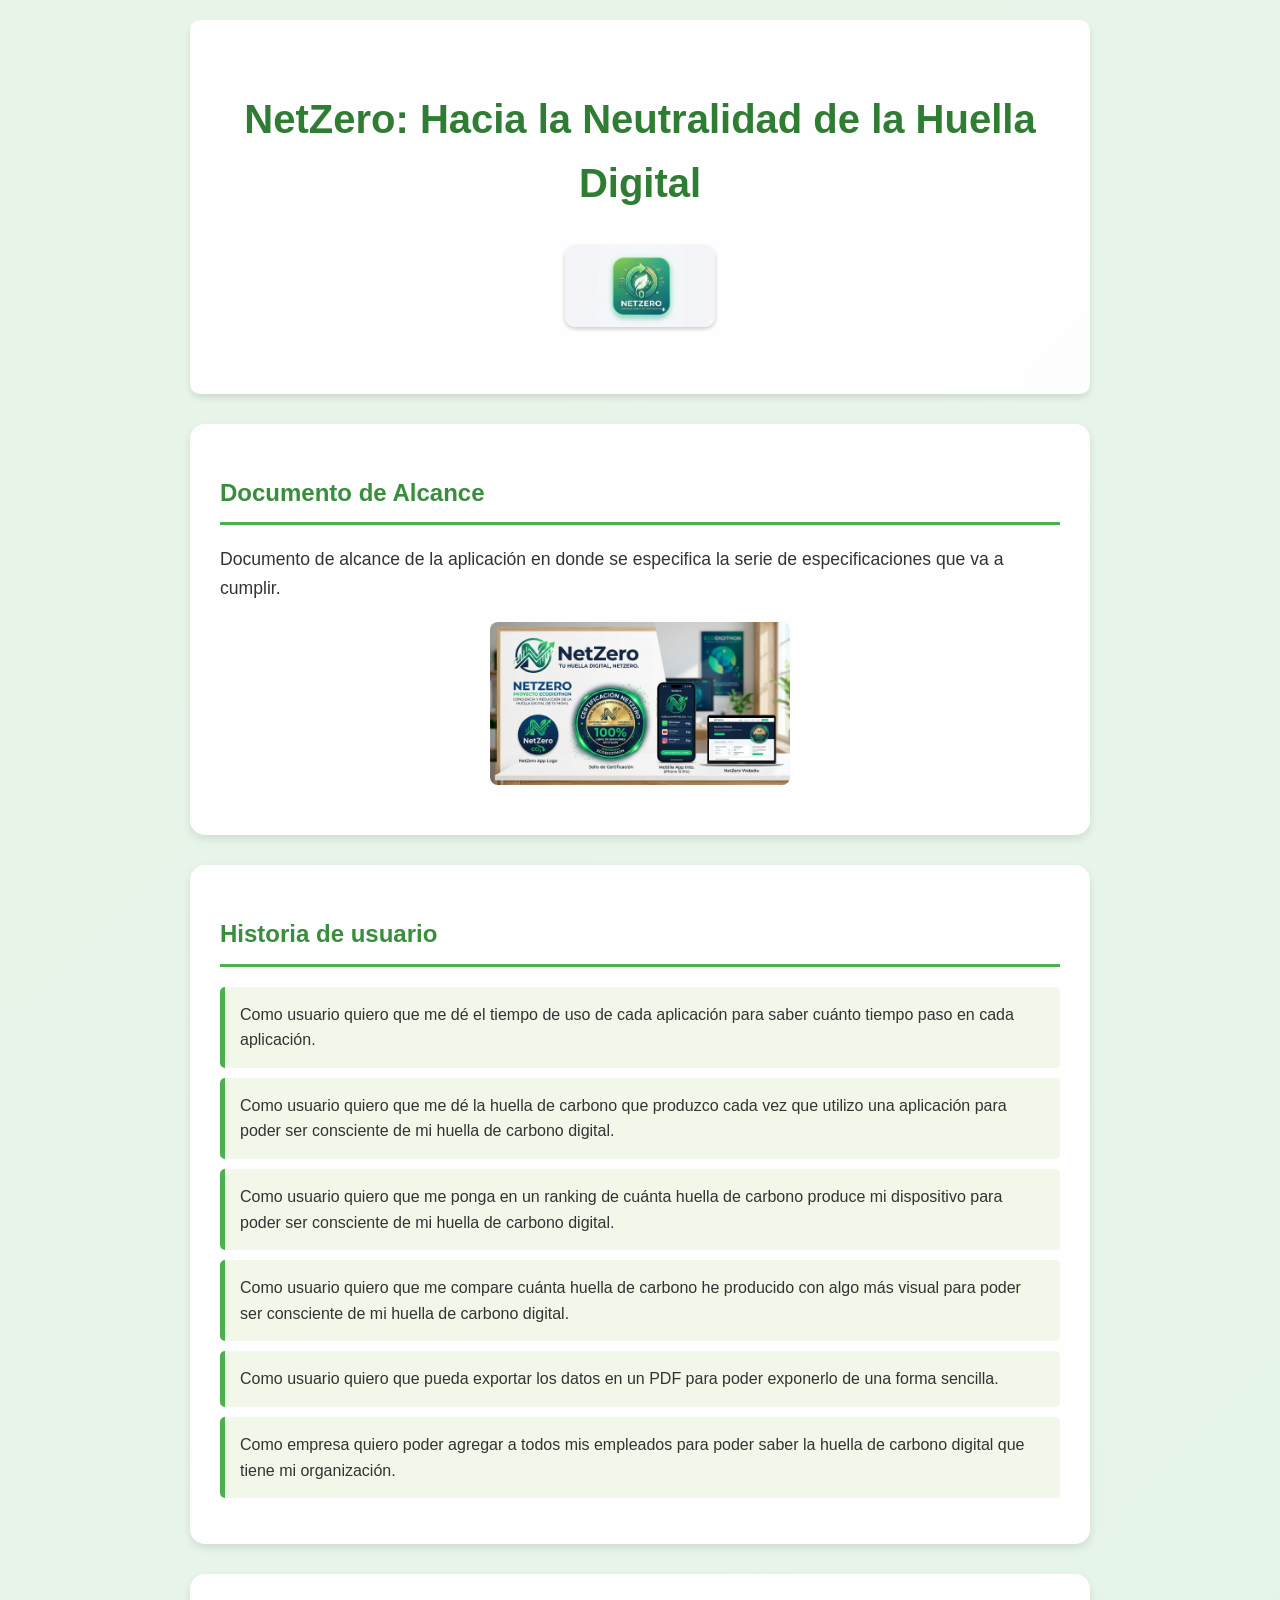
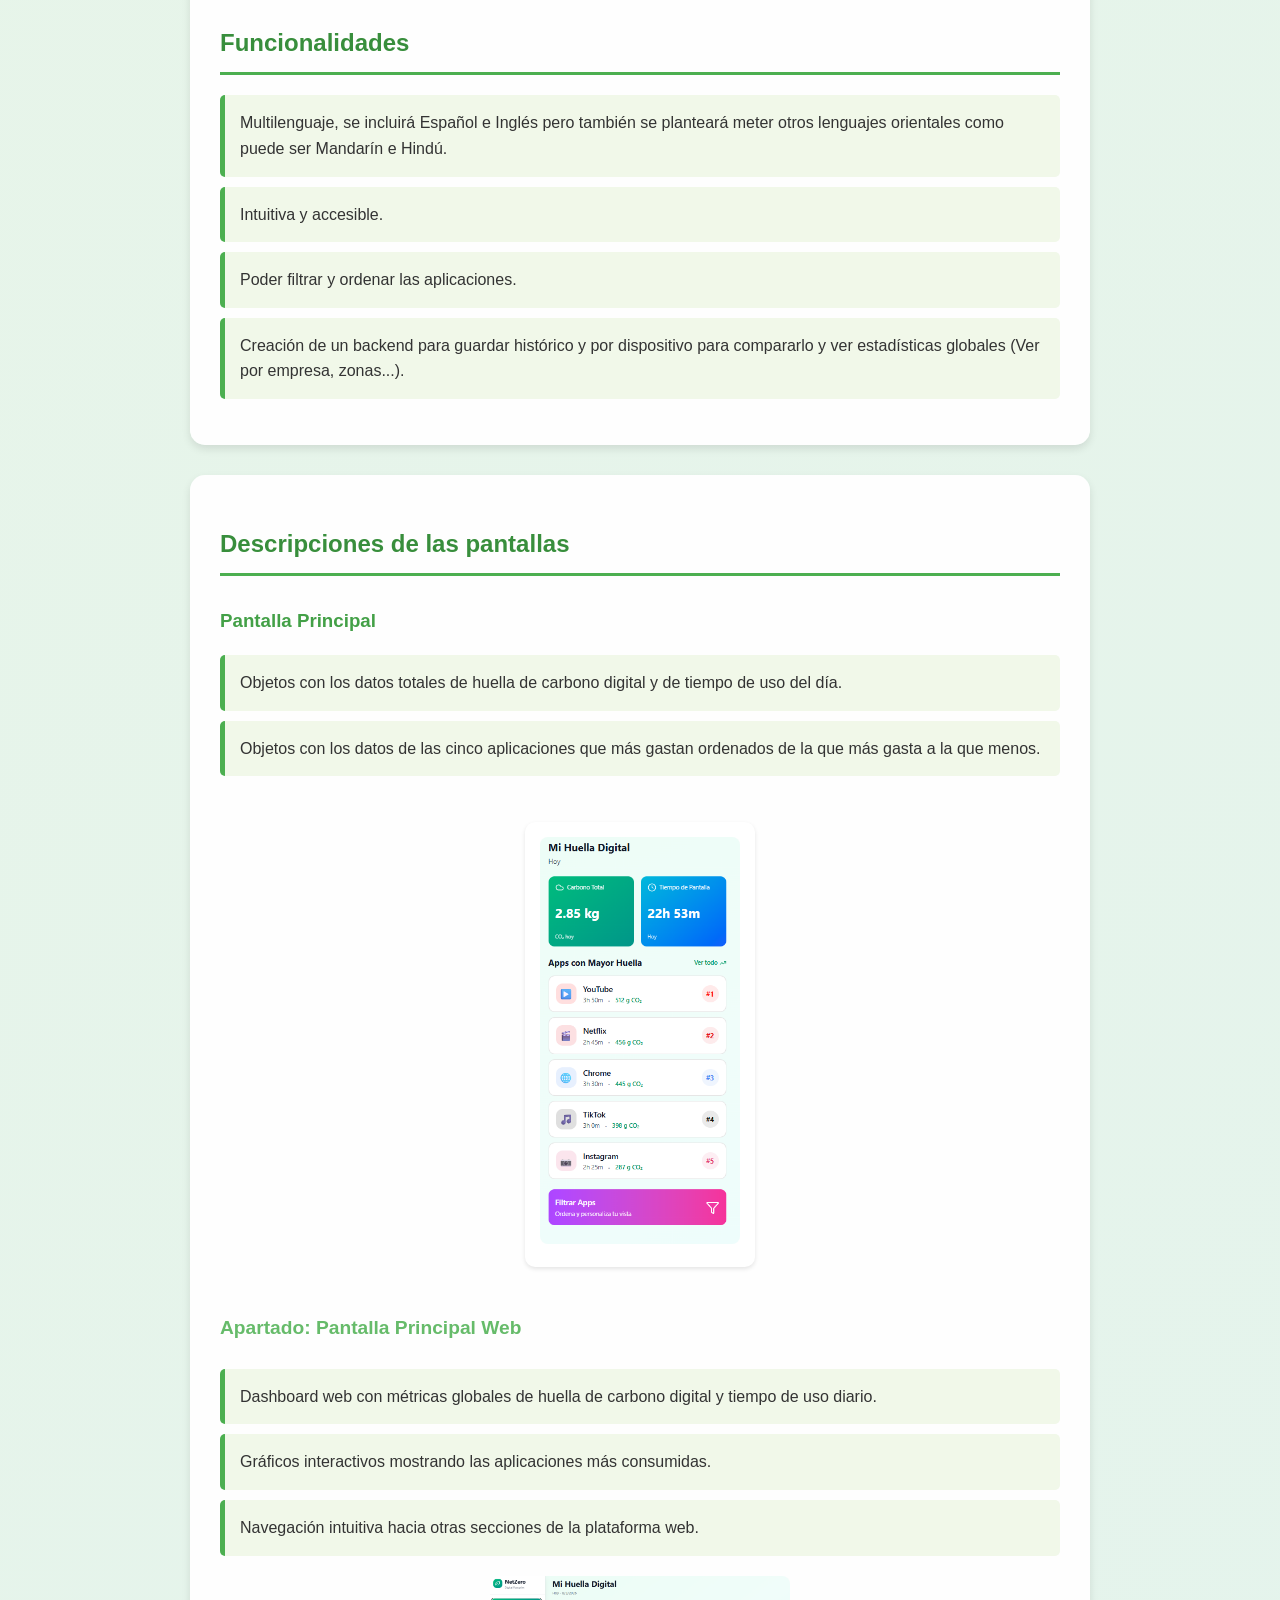
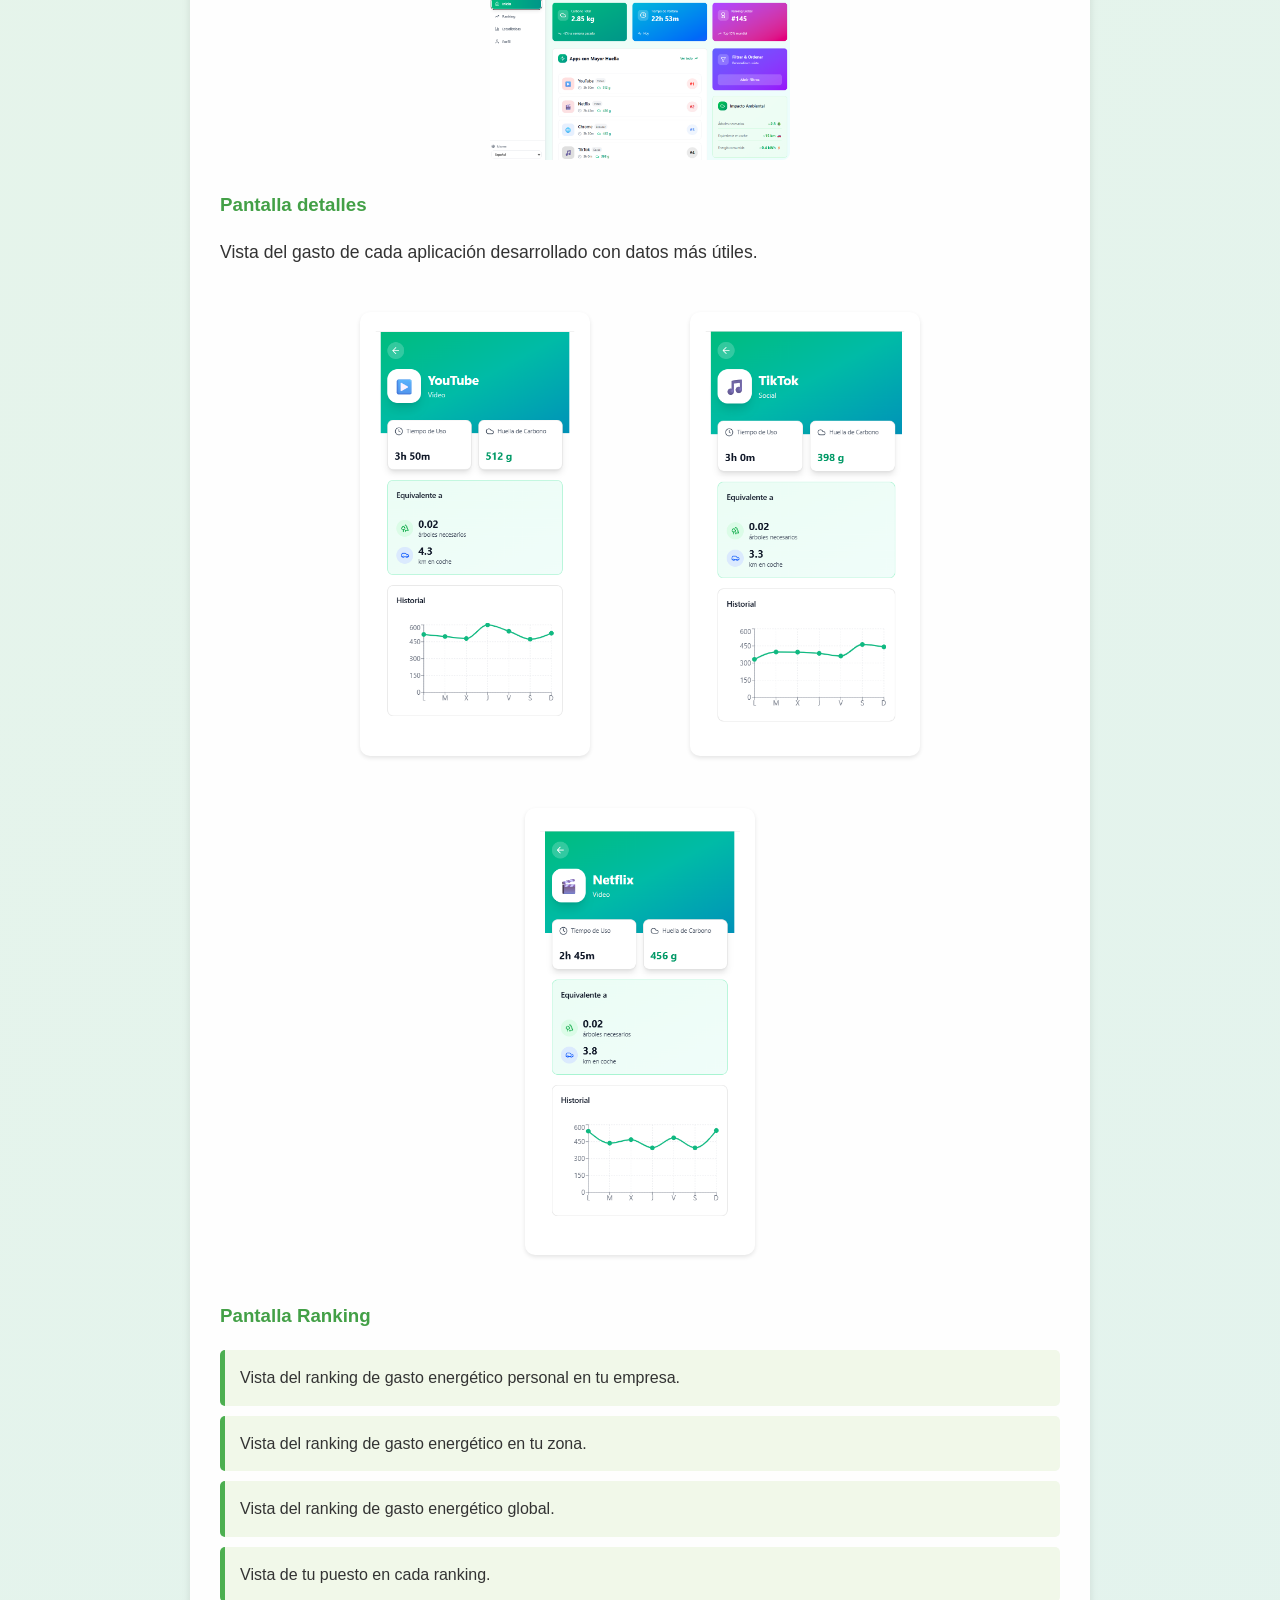
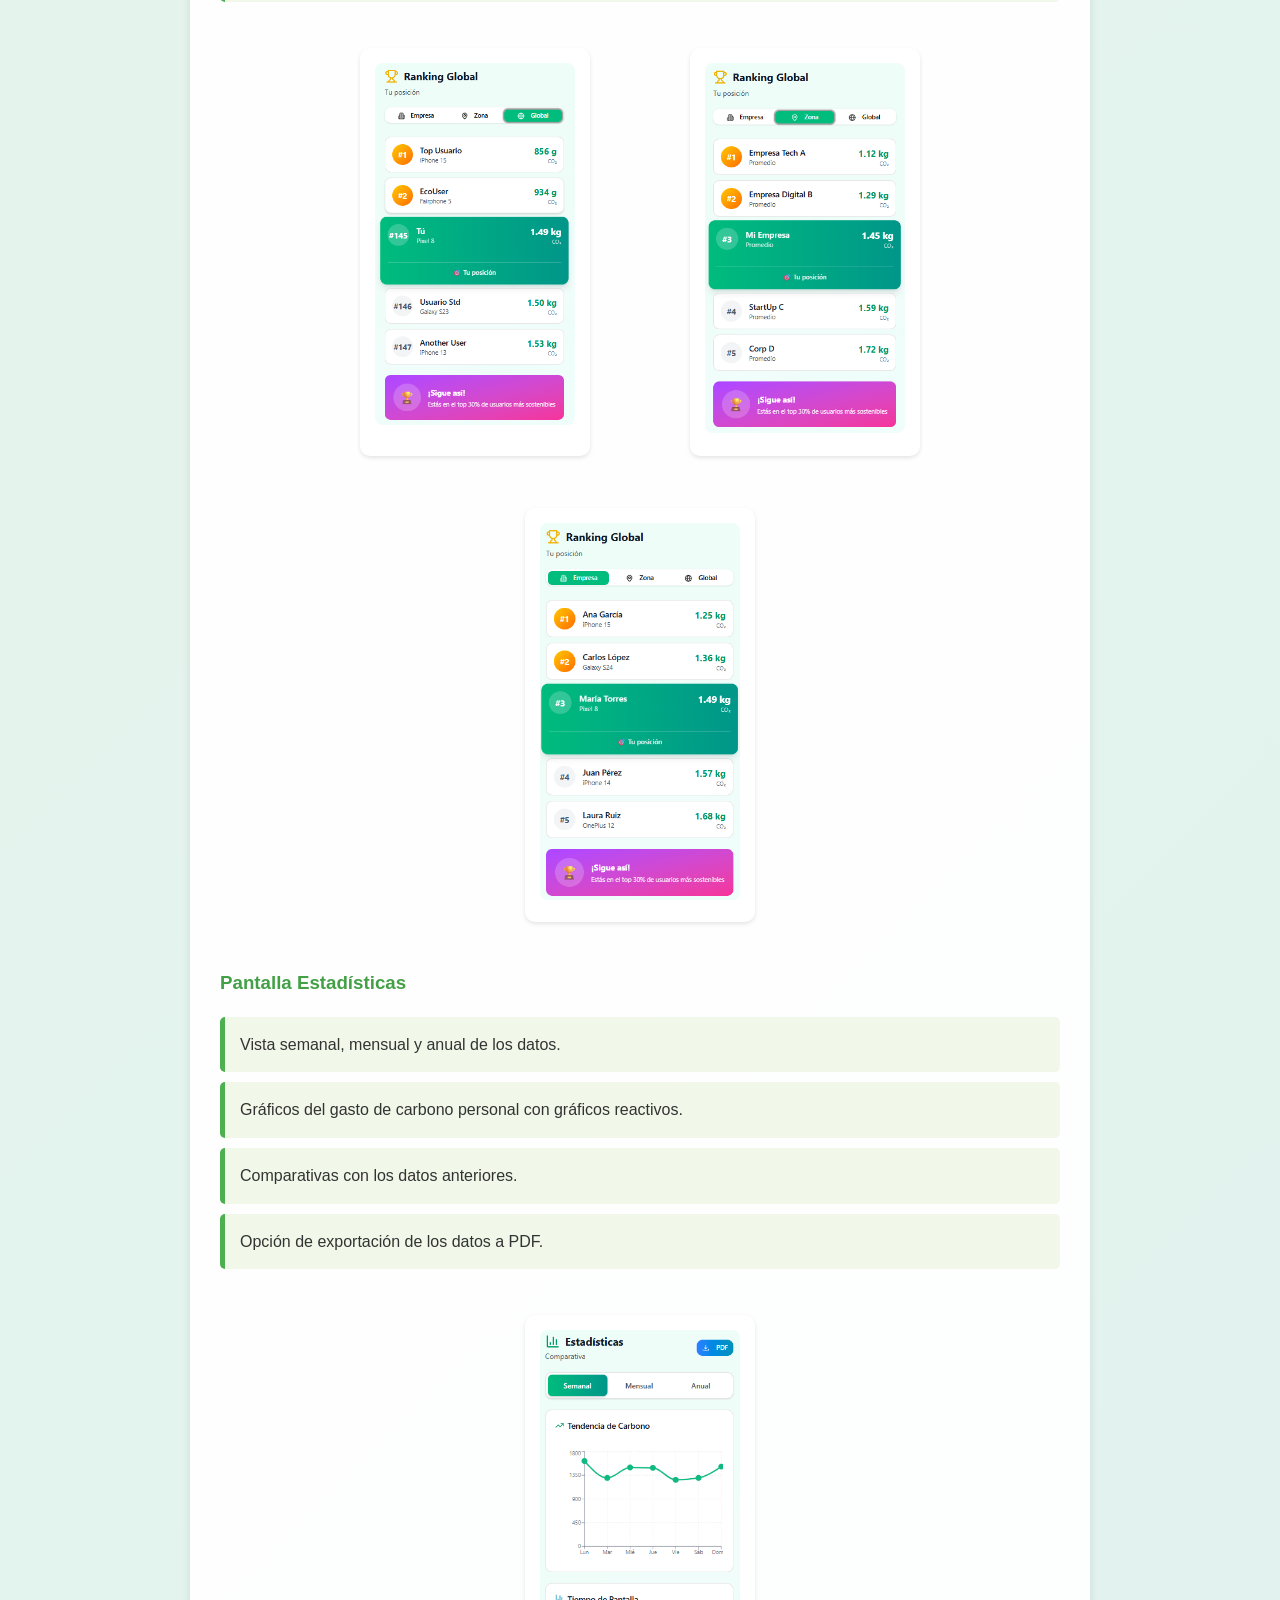
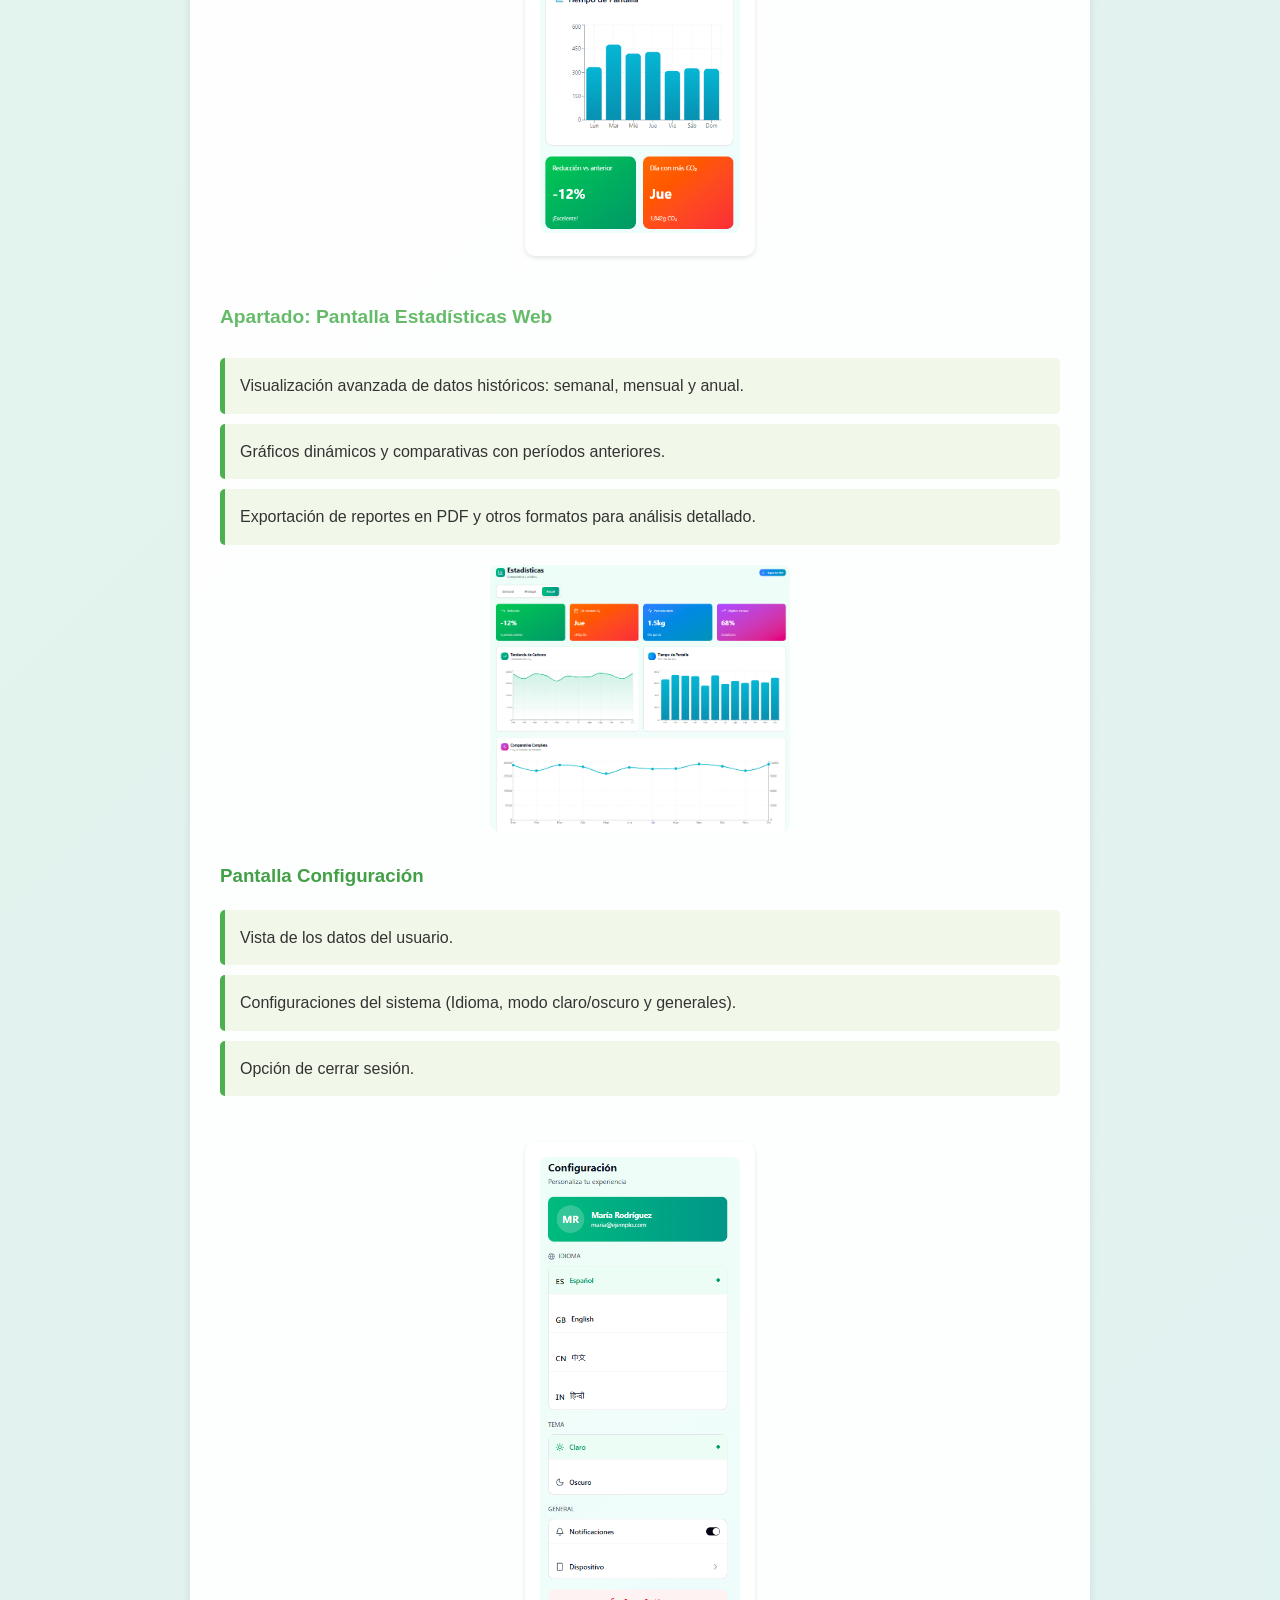
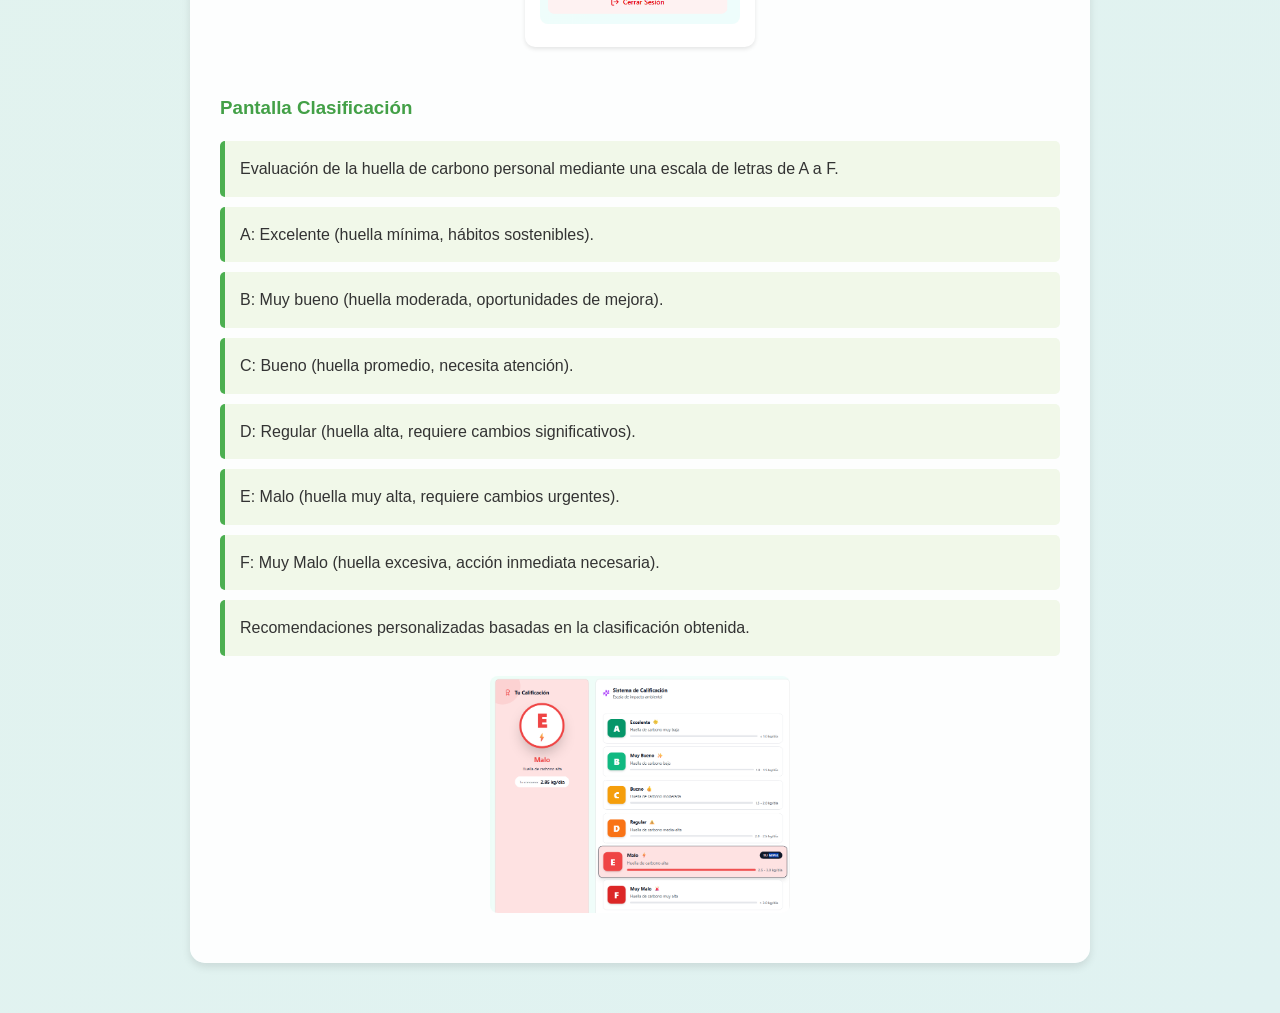
==== docs/index.html @ 3a648e26 "reorganicazion de la documentación" ====
<!DOCTYPE html>
<html lang="es">
<head>
    <meta charset="UTF-8">
    <meta name="viewport" content="width=device-width, initial-scale=1.0">
    <title>NetZero: Hacia la Neutralidad de la Huella Digital</title>
    <link rel="stylesheet" href="styles.css">
</head>
<body>
    <div class="container">
        <header>
            <h1>NetZero: Hacia la Neutralidad de la Huella Digital​</h1>
            <img src="../resources/drawables/logo.png" alt="Logo de NetZero" class="logo">
        </header>

        <section>
            <h2>Documento de Alcance</h2>
            <p>Documento de alcance de la aplicación en donde se especifica la serie de especificaciones que va a cumplir.</p>
            <div class="center-image">
                <img src="../resources/drawables/corporativo.png" alt="Imagen corporativa">
            </div>
        </section>

        <section>
            <h2>Historia de usuario</h2>
            <ul>
                <li>Como usuario quiero que me dé el tiempo de uso de cada aplicación para saber cuánto tiempo paso en cada aplicación.</li>
                <li>Como usuario quiero que me dé la huella de carbono que produzco cada vez que utilizo una aplicación para poder ser consciente de mi huella de carbono digital.</li>
                <li>Como usuario quiero que me ponga en un ranking de cuánta huella de carbono produce mi dispositivo para poder ser consciente de mi huella de carbono digital.</li>
                <li>Como usuario quiero que me compare cuánta huella de carbono he producido con algo más visual para poder ser consciente de mi huella de carbono digital.</li>
                <li>Como usuario quiero que pueda exportar los datos en un PDF para poder exponerlo de una forma sencilla.</li>
                <li>Como empresa quiero poder agregar a todos mis empleados para poder saber la huella de carbono digital que tiene mi organización.</li>
            </ul>
        </section>

        <section>
            <h2>Funcionalidades</h2>
            <ul>
                <li>Multilenguaje, se incluirá Español e Inglés pero también se planteará meter otros lenguajes orientales como puede ser Mandarín e Hindú.</li>
                <li>Intuitiva y accesible.</li>
                <li>Poder filtrar y ordenar las aplicaciones.</li>
                <li>Creación de un backend para guardar histórico y por dispositivo para compararlo y ver estadísticas globales (Ver por empresa, zonas...).</li>
            </ul>
        </section>

        <section>
            <h2>Descripciones de las pantallas</h2>

            <h3>Pantalla Principal</h3>
            <ul>
                <li>Objetos con los datos totales de huella de carbono digital y de tiempo de uso del día.</li>
                <li>Objetos con los datos de las cinco aplicaciones que más gastan ordenados de la que más gasta a la que menos.</li>
            </ul>
            <div class="image-container">
                <figure>
                    <img src="../resources/drawables/pantallaPrincipal.png" alt="Pantalla principal móvil" width="200"/>
                </figure>
            </div>

            <h4>Apartado: Pantalla Principal Web</h4>
            <ul>
                <li>Dashboard web con métricas globales de huella de carbono digital y tiempo de uso diario.</li>
                <li>Gráficos interactivos mostrando las aplicaciones más consumidas.</li>
                <li>Navegación intuitiva hacia otras secciones de la plataforma web.</li>
            </ul>
            <div class="center-image">
                <img src="../resources/drawables/pantallaPrincipalWeb.png" alt="Pantalla principal web" width="400"/>
            </div>

            <h3>Pantalla detalles</h3>
            <p>Vista del gasto de cada aplicación desarrollado con datos más útiles.</p>
            <div class="image-container">
                <figure>
                    <img src="../resources/drawables/pantallaDetalleEjemplo1.png" alt="Pantalla de login de la app" width="200"/>
                </figure>
                <figure>
                    <img src="../resources/drawables/pantallaDetalleEjemplo2.png" alt="Pantalla de login de la app" width="200"/>
                </figure>
                <figure>
                    <img src="../resources/drawables/pantallaDetalleEjemplo3.png" alt="Pantalla de login de la app" width="200"/>
                </figure>
            </div>

            <h3>Pantalla Ranking</h3>
            <ul>
                <li>Vista del ranking de gasto energético personal en tu empresa.</li>
                <li>Vista del ranking de gasto energético en tu zona.</li>
                <li>Vista del ranking de gasto energético global.</li>
                <li>Vista de tu puesto en cada ranking.</li>
            </ul>
            <div class="image-container">
                <figure>
                    <img src="../resources/drawables/PantallaRanking1.png" alt="Pantalla de login de la app" width="200"/>
                </figure>
                <figure>
                    <img src="../resources/drawables/PantallaRanking2.png" alt="Pantalla de login de la app" width="200"/>
                </figure>
                <figure>
                    <img src="../resources/drawables/PantallaRanking3.png" alt="Pantalla de login de la app" width="200"/>
                </figure>
            </div>

            <h3>Pantalla Estadísticas</h3>
            <ul>
                <li>Vista semanal, mensual y anual de los datos.</li>
                <li>Gráficos del gasto de carbono personal con gráficos reactivos.</li>
                <li>Comparativas con los datos anteriores.</li>
                <li>Opción de exportación de los datos a PDF.</li>
            </ul>
            <div class="image-container">
                <figure>
                    <img src="../resources/drawables/pantallaEstadisticas.png" alt="Pantalla estadísticas móvil" width="200"/>
                </figure>
            </div>

            <h4>Apartado: Pantalla Estadísticas Web</h4>
            <ul>
                <li>Visualización avanzada de datos históricos: semanal, mensual y anual.</li>
                <li>Gráficos dinámicos y comparativas con períodos anteriores.</li>
                <li>Exportación de reportes en PDF y otros formatos para análisis detallado.</li>
            </ul>
            <div class="center-image">
                <img src="../resources/drawables/pantallaEstadisticasWeb.png" alt="Pantalla estadísticas web" width="400"/>
            </div>

            <h3>Pantalla Configuración</h3>
            <ul>
                <li>Vista de los datos del usuario.</li>
                <li>Configuraciones del sistema (Idioma, modo claro/oscuro y generales).</li>
                <li>Opción de cerrar sesión.</li>
            </ul>
            <div class="image-container">
                <figure>
                    <img src="../resources/drawables/PantallaConfiguracion.png" alt="Pantalla de configuración" width="200"/>
                </figure>
            </div>

            <h3>Pantalla Clasificación</h3>
            <ul>
                <li>Evaluación de la huella de carbono personal mediante una escala de letras de A a F.</li>
                <li>A: Excelente (huella mínima, hábitos sostenibles).</li>
                <li>B: Muy bueno (huella moderada, oportunidades de mejora).</li>
                <li>C: Bueno (huella promedio, necesita atención).</li>
                <li>D: Regular (huella alta, requiere cambios significativos).</li>
                <li>E: Malo (huella muy alta, requiere cambios urgentes).</li>
                <li>F: Muy Malo (huella excesiva, acción inmediata necesaria).</li>
                <li>Recomendaciones personalizadas basadas en la clasificación obtenida.</li>
            </ul>
            <div class="center-image">
                <img src="../resources/drawables/pantallaClasificacion.png" alt="Pantalla Clasificación" width="400"/>
            </div>
        </section>
    </div>
</body>
</html>
---- docs/styles.css ----
body {
    font-family: 'Segoe UI', Tahoma, Geneva, Verdana, sans-serif;
    line-height: 1.6;
    margin: 0;
    padding: 0;
    background: linear-gradient(135deg, #e8f5e8 0%, #e0f2f1 100%);
    color: #333;
}
.container {
    max-width: 900px;
    margin: 0 auto;
    padding: 20px;
}
header {
    text-align: center;
    padding: 40px 0;
    background: rgba(255, 255, 255, 0.9);
    border-radius: 10px;
    margin-bottom: 30px;
    box-shadow: 0 4px 6px rgba(0, 0, 0, 0.1);
}
h1 {
    color: #2e7d32;
    font-size: 2.5em;
    margin-bottom: 10px;
}
.logo {
    max-width: 150px;
    margin: 20px 0;
    border-radius: 10px;
    box-shadow: 0 2px 4px rgba(0, 0, 0, 0.2);
}
section {
    background: rgba(255, 255, 255, 0.95);
    padding: 30px;
    margin-bottom: 30px;
    border-radius: 15px;
    box-shadow: 0 4px 8px rgba(0, 0, 0, 0.1);
    transition: transform 0.3s ease;
}
section:hover {
    transform: translateY(-5px);
}
h2 {
    color: #388e3c;
    border-bottom: 3px solid #4caf50;
    padding-bottom: 10px;
    margin-bottom: 20px;
}
h3 {
    color: #43a047;
    margin-top: 30px;
}
h4 {
    color: #66bb6a;
    margin-top: 20px;
    font-size: 1.2em;
}
p {
    font-size: 1.1em;
    margin-bottom: 20px;
}
ul {
    list-style-type: none;
    padding: 0;
}
li {
    background: #f1f8e9;
    margin: 10px 0;
    padding: 15px;
    border-left: 5px solid #4caf50;
    border-radius: 5px;
    transition: background 0.3s ease;
}
li:hover {
    background: #e8f5e8;
}
.image-container {
    display: flex;
    justify-content: center;
    gap: 20px;
    margin: 30px 0;
    flex-wrap: wrap;
}
figure {
    text-align: center;
    background: #fff;
    padding: 15px;
    border-radius: 10px;
    box-shadow: 0 2px 4px rgba(0, 0, 0, 0.1);
    transition: transform 0.3s ease;
}
figure:hover {
    transform: scale(1.05);
}
img {
    max-width: 100%;
    height: auto;
    border-radius: 8px;
}
.center-image {
    display: flex;
    justify-content: center;
    margin: 20px 0;
}
.center-image img {
    max-width: 300px;
}
@media (max-width: 768px) {
    .container {
        padding: 10px;
    }
    h1 {
        font-size: 2em;
    }
    .image-container {
        gap: 10px;
    }
    figure {
        flex: 1 1 100%;
        max-width: 250px;
    }
}
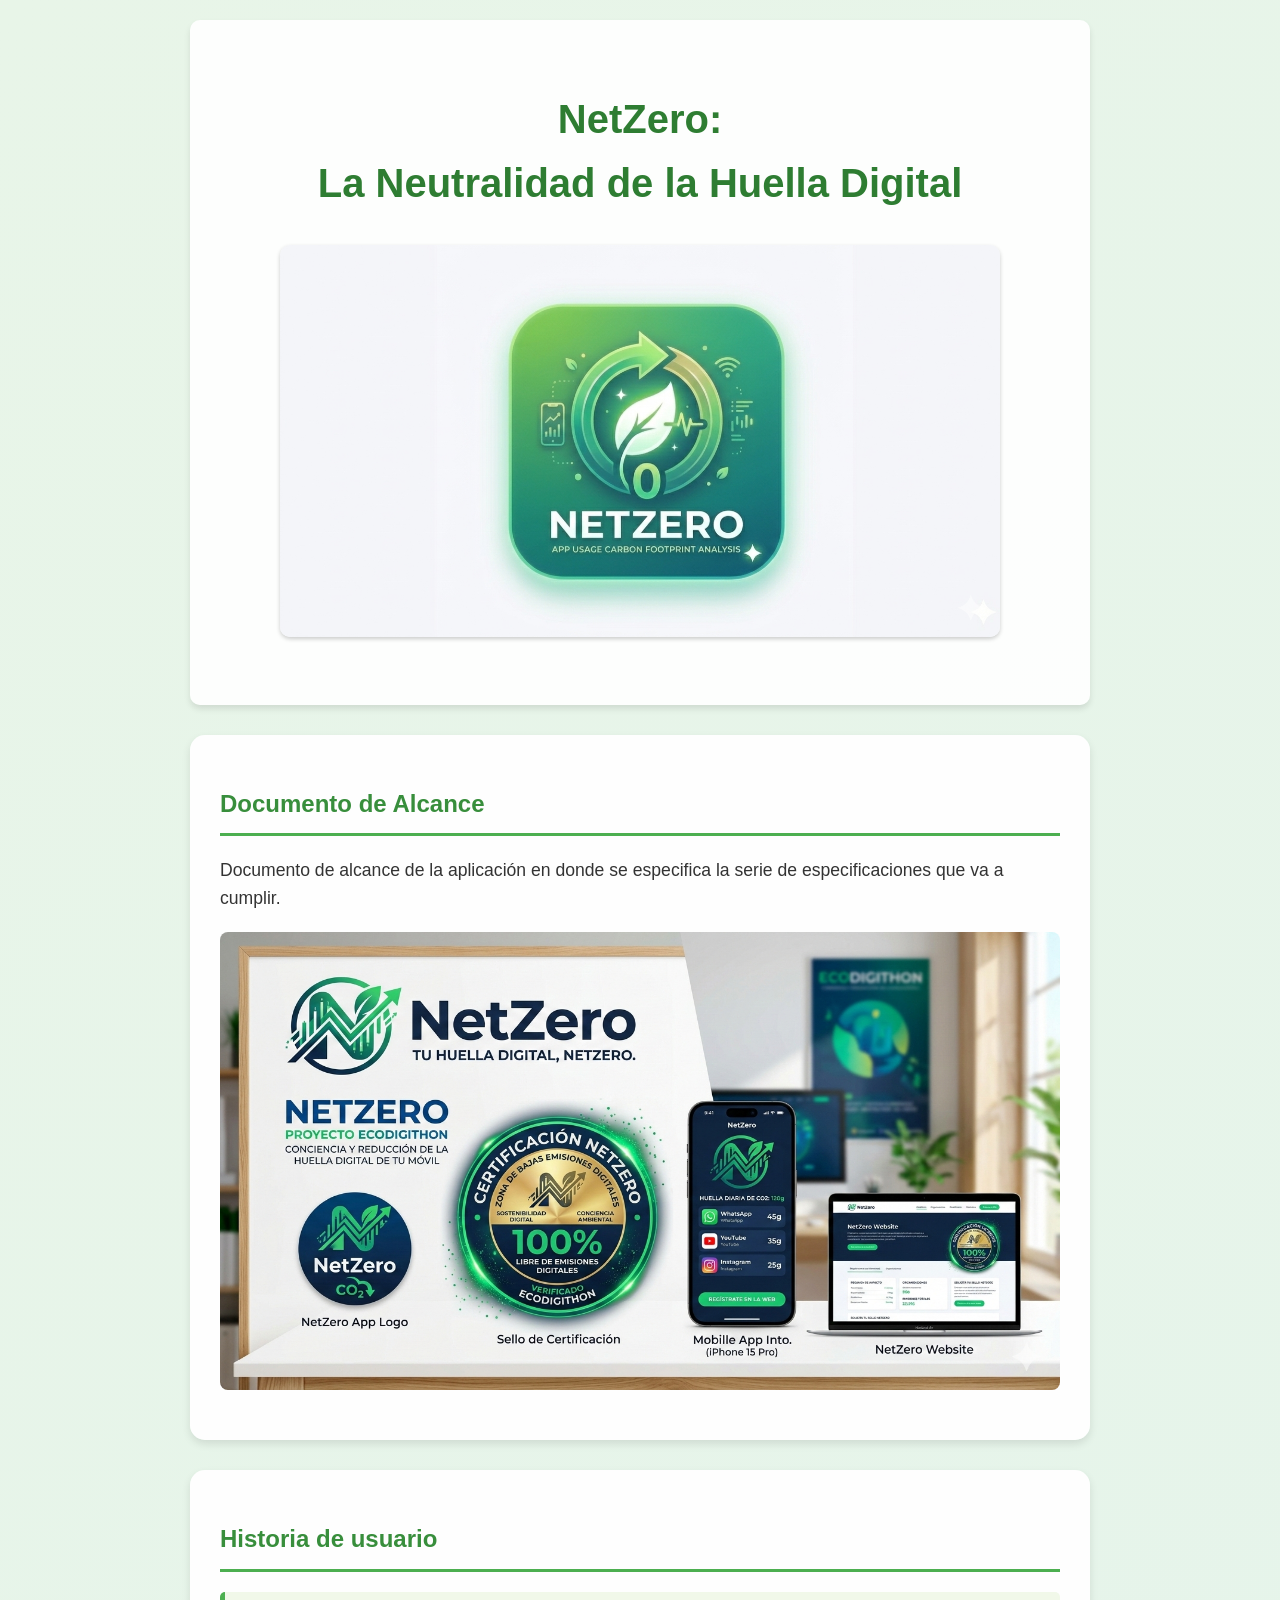
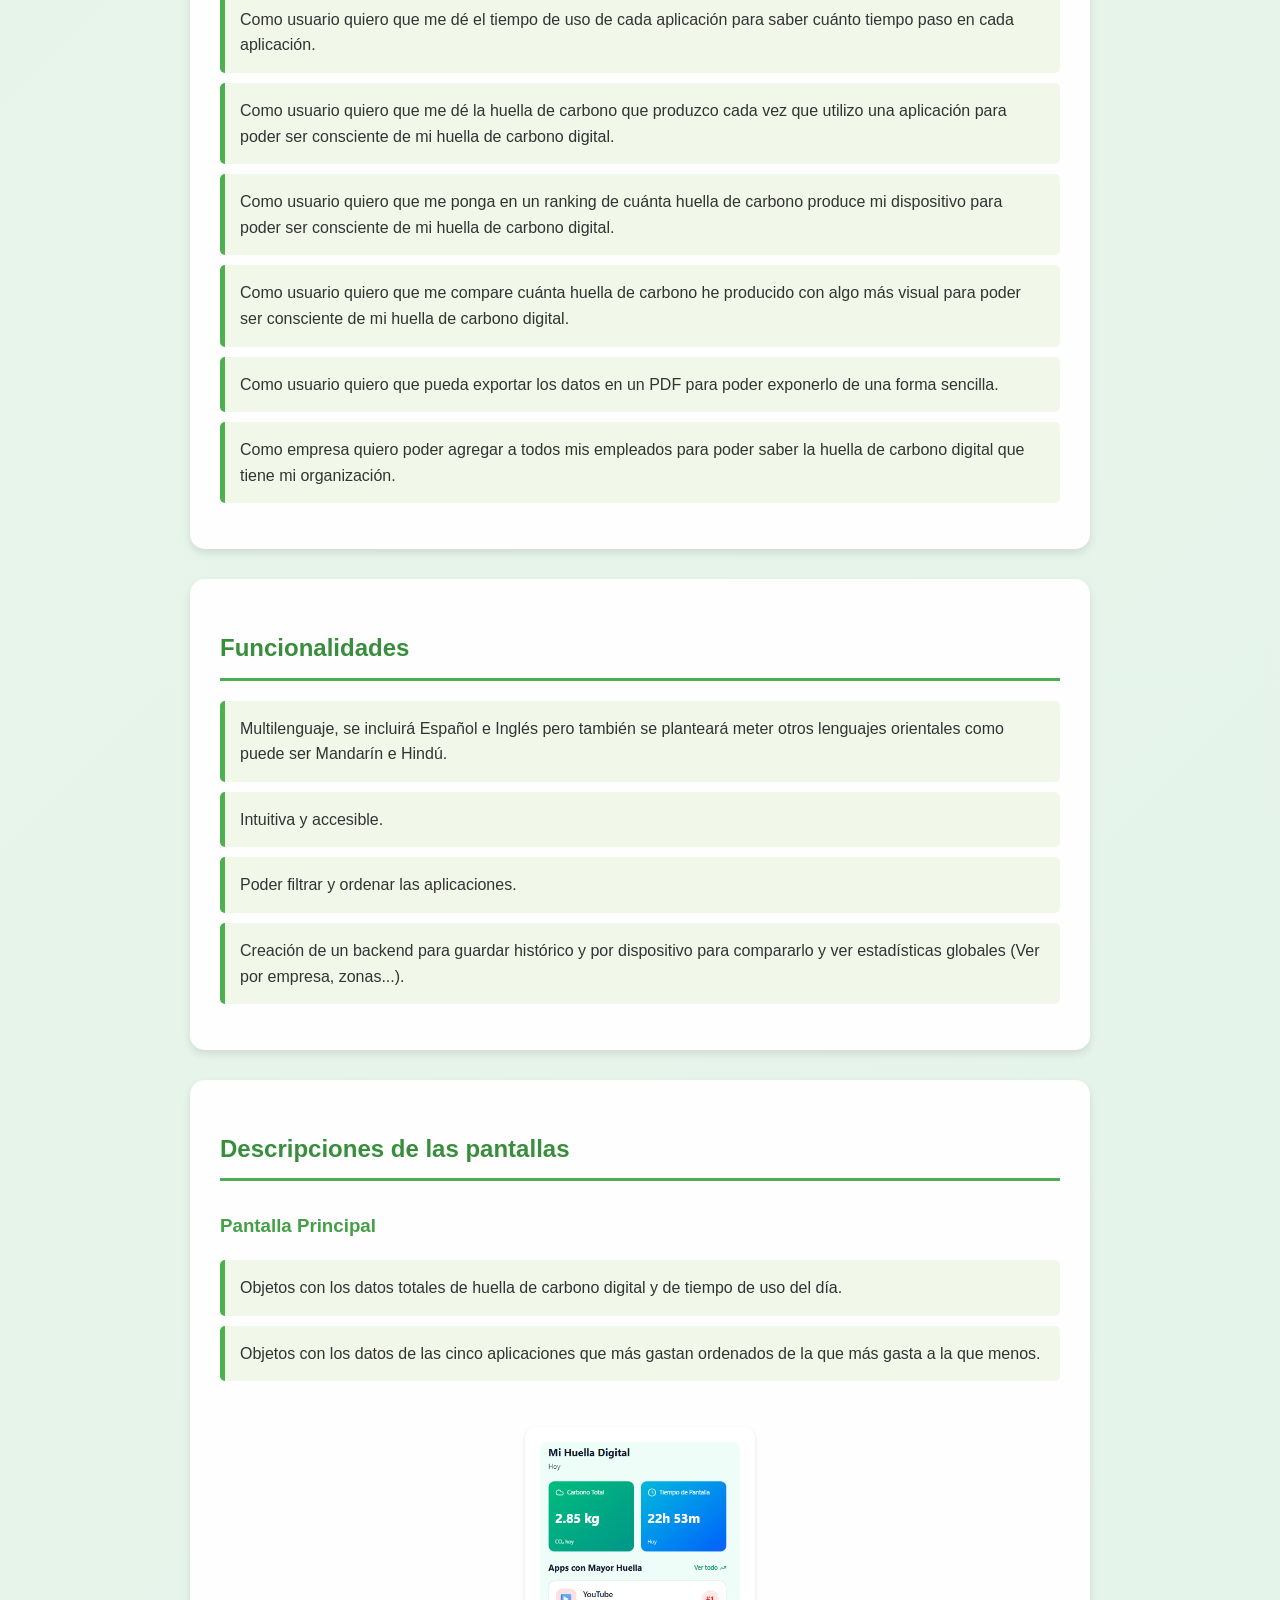
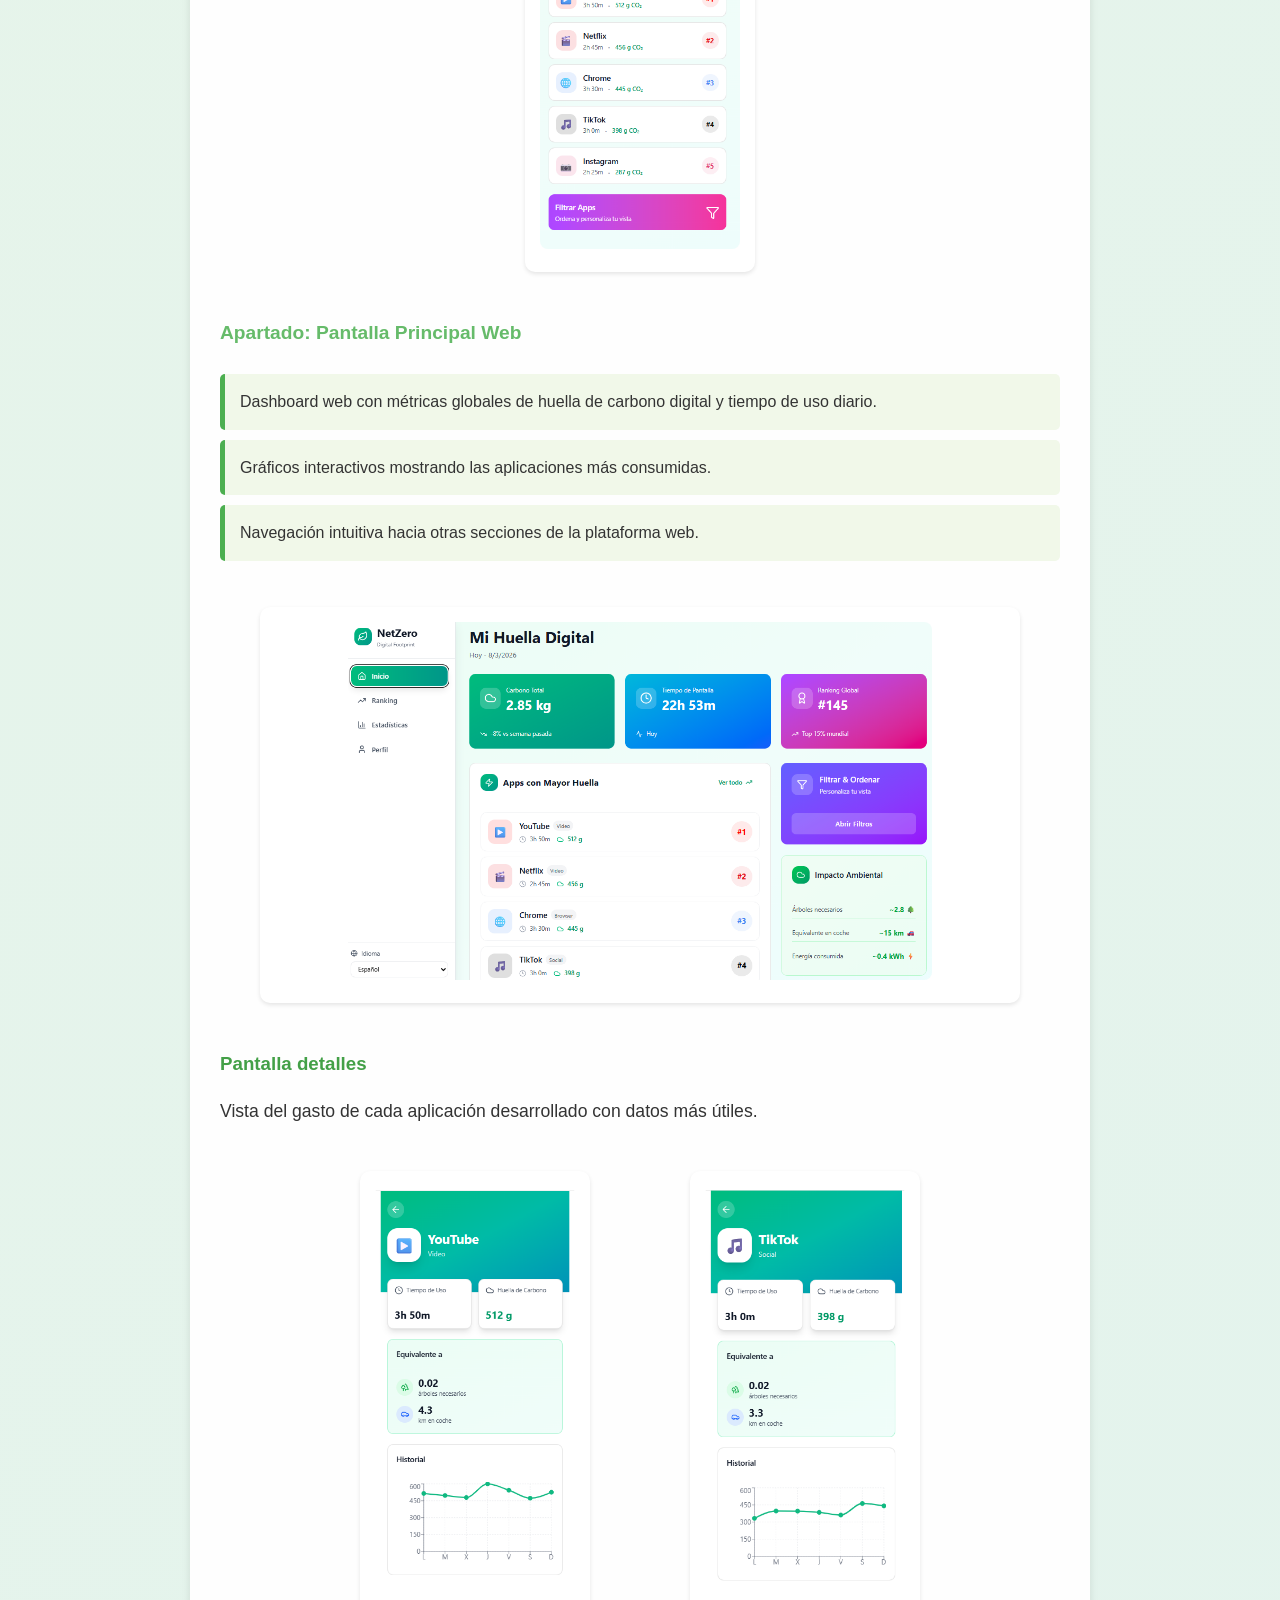
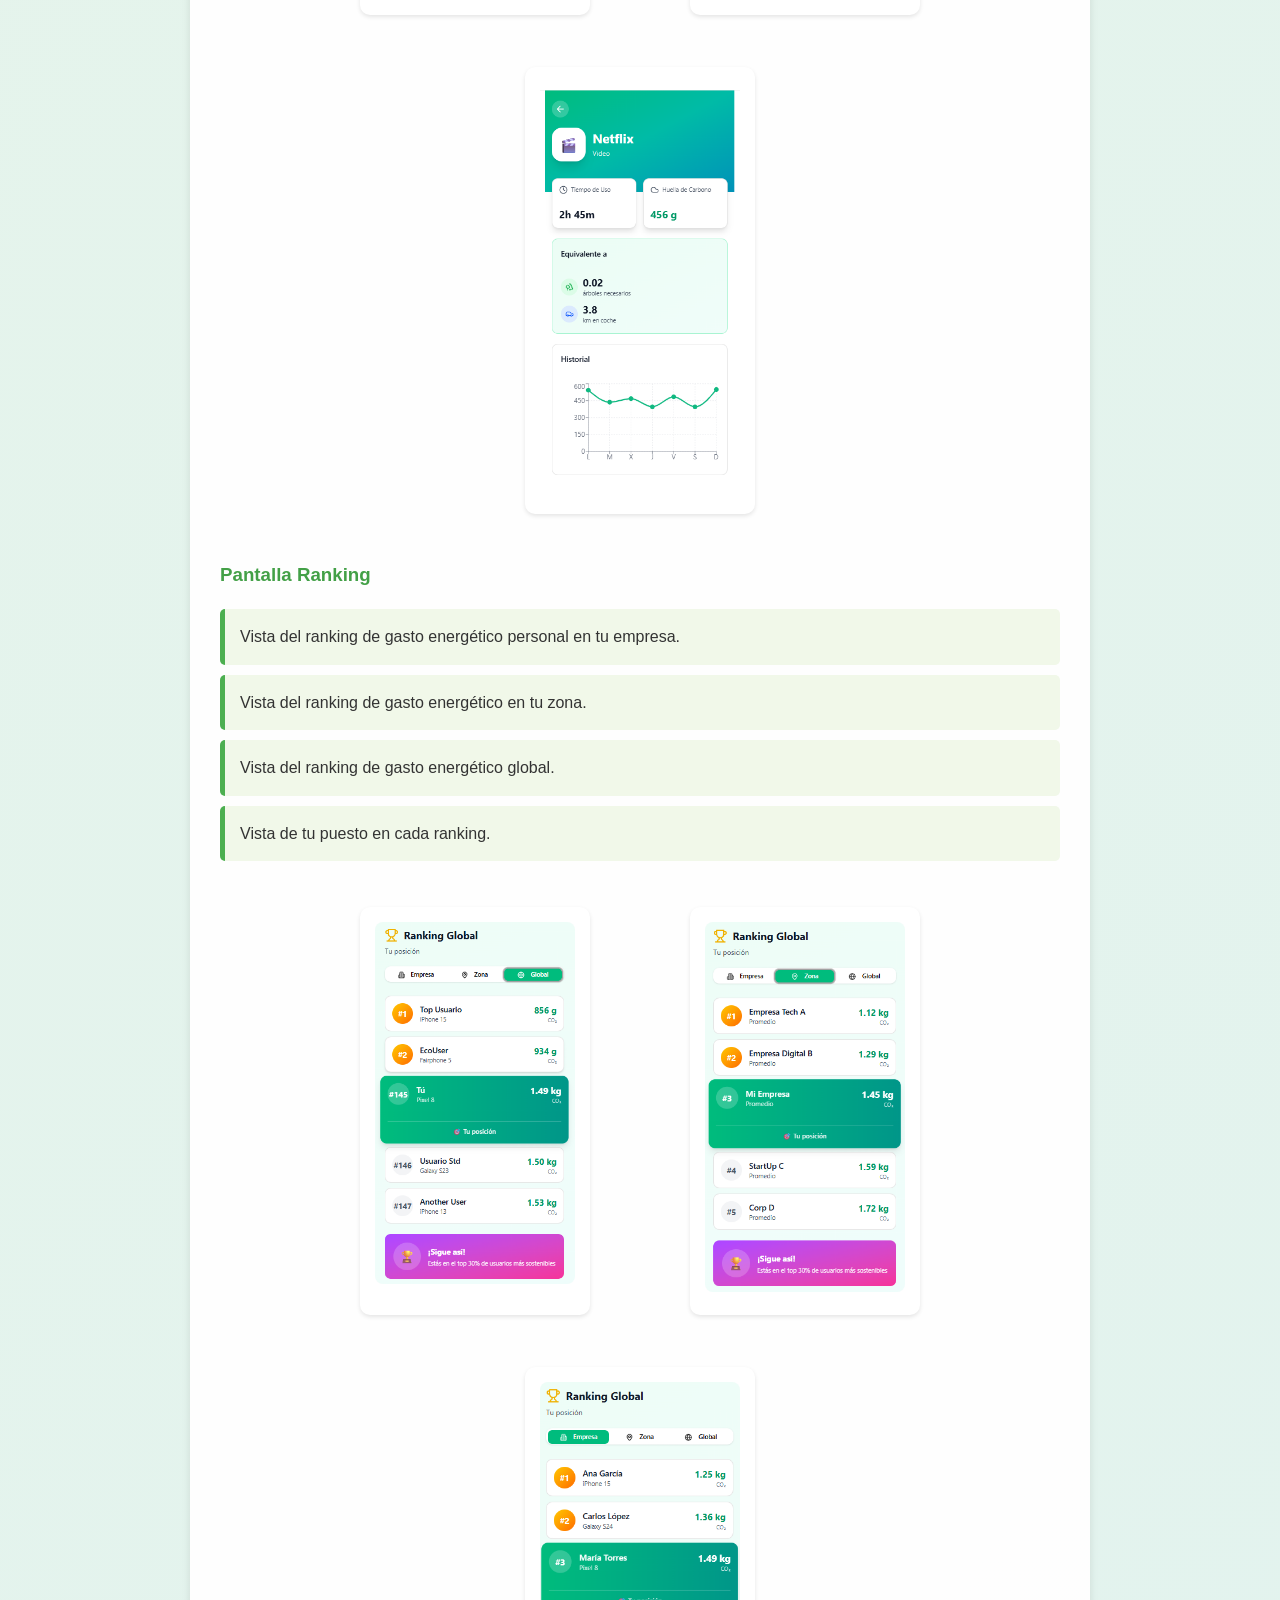
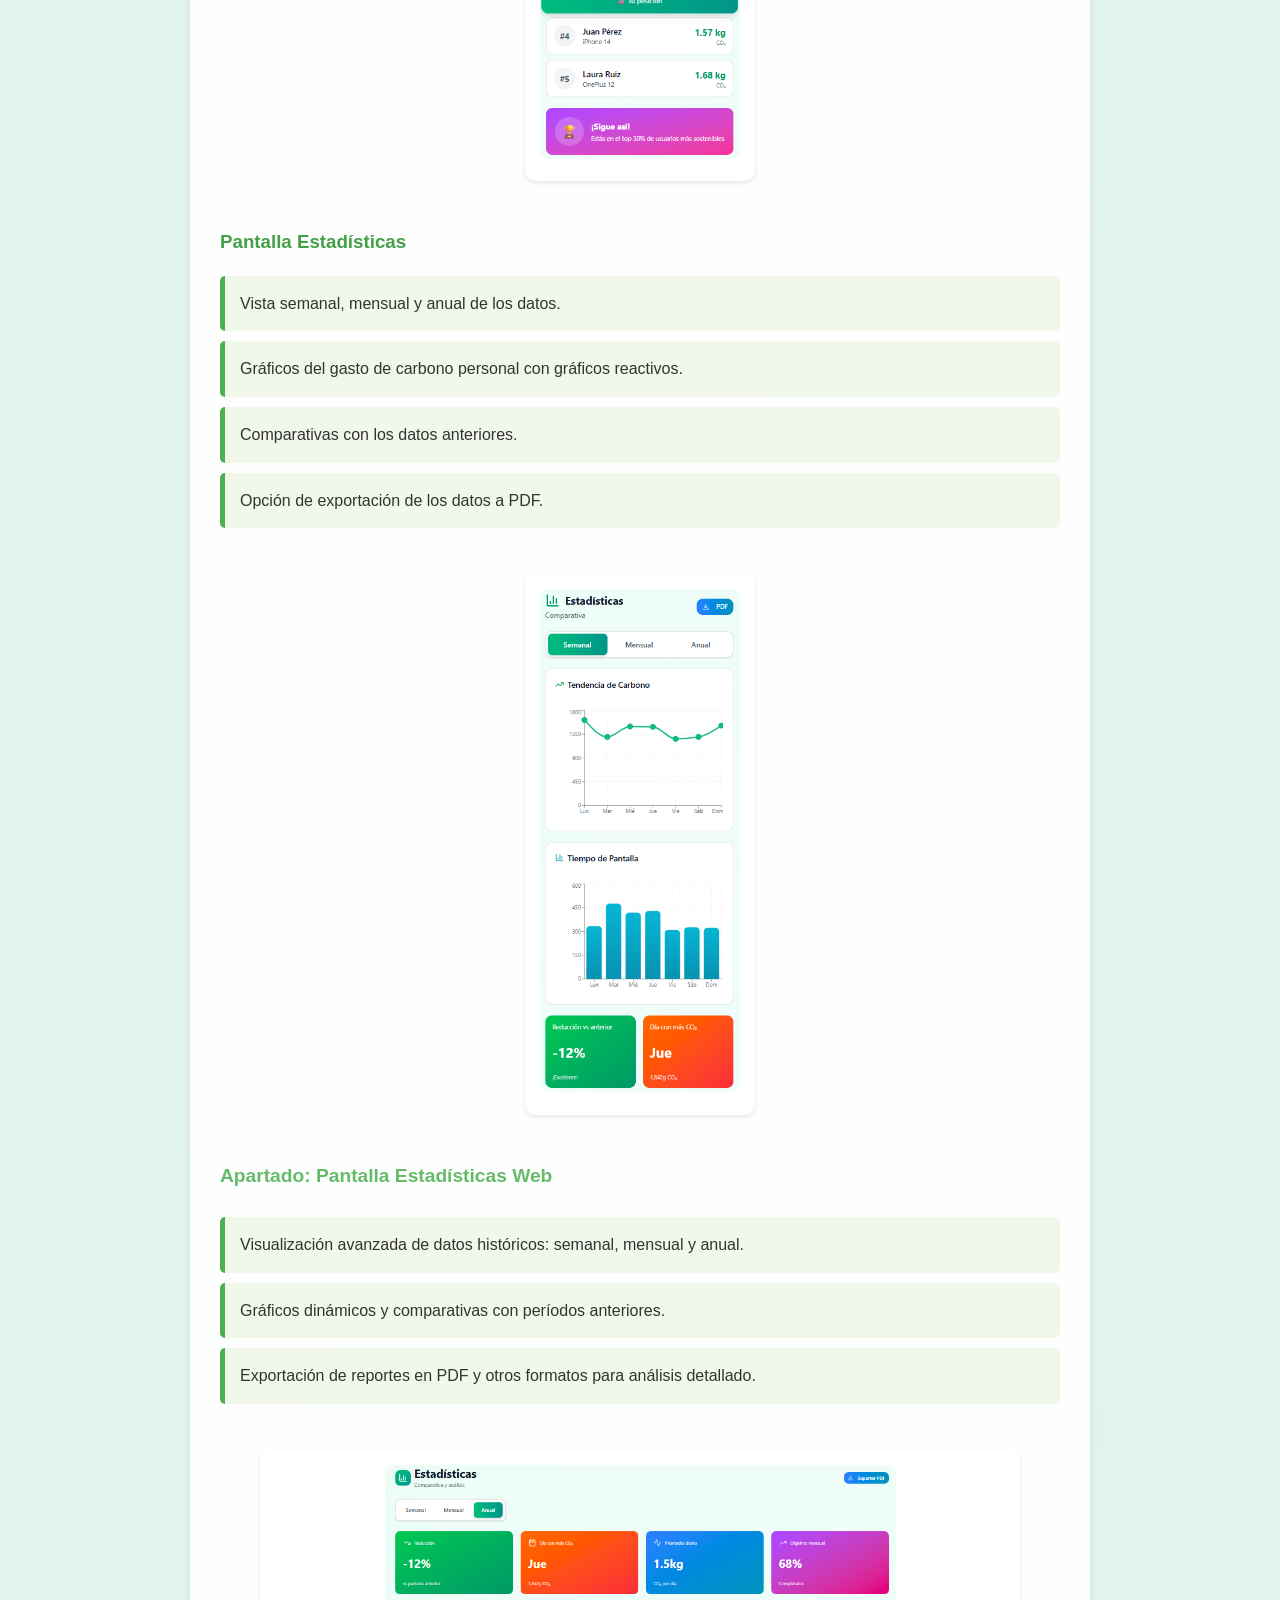
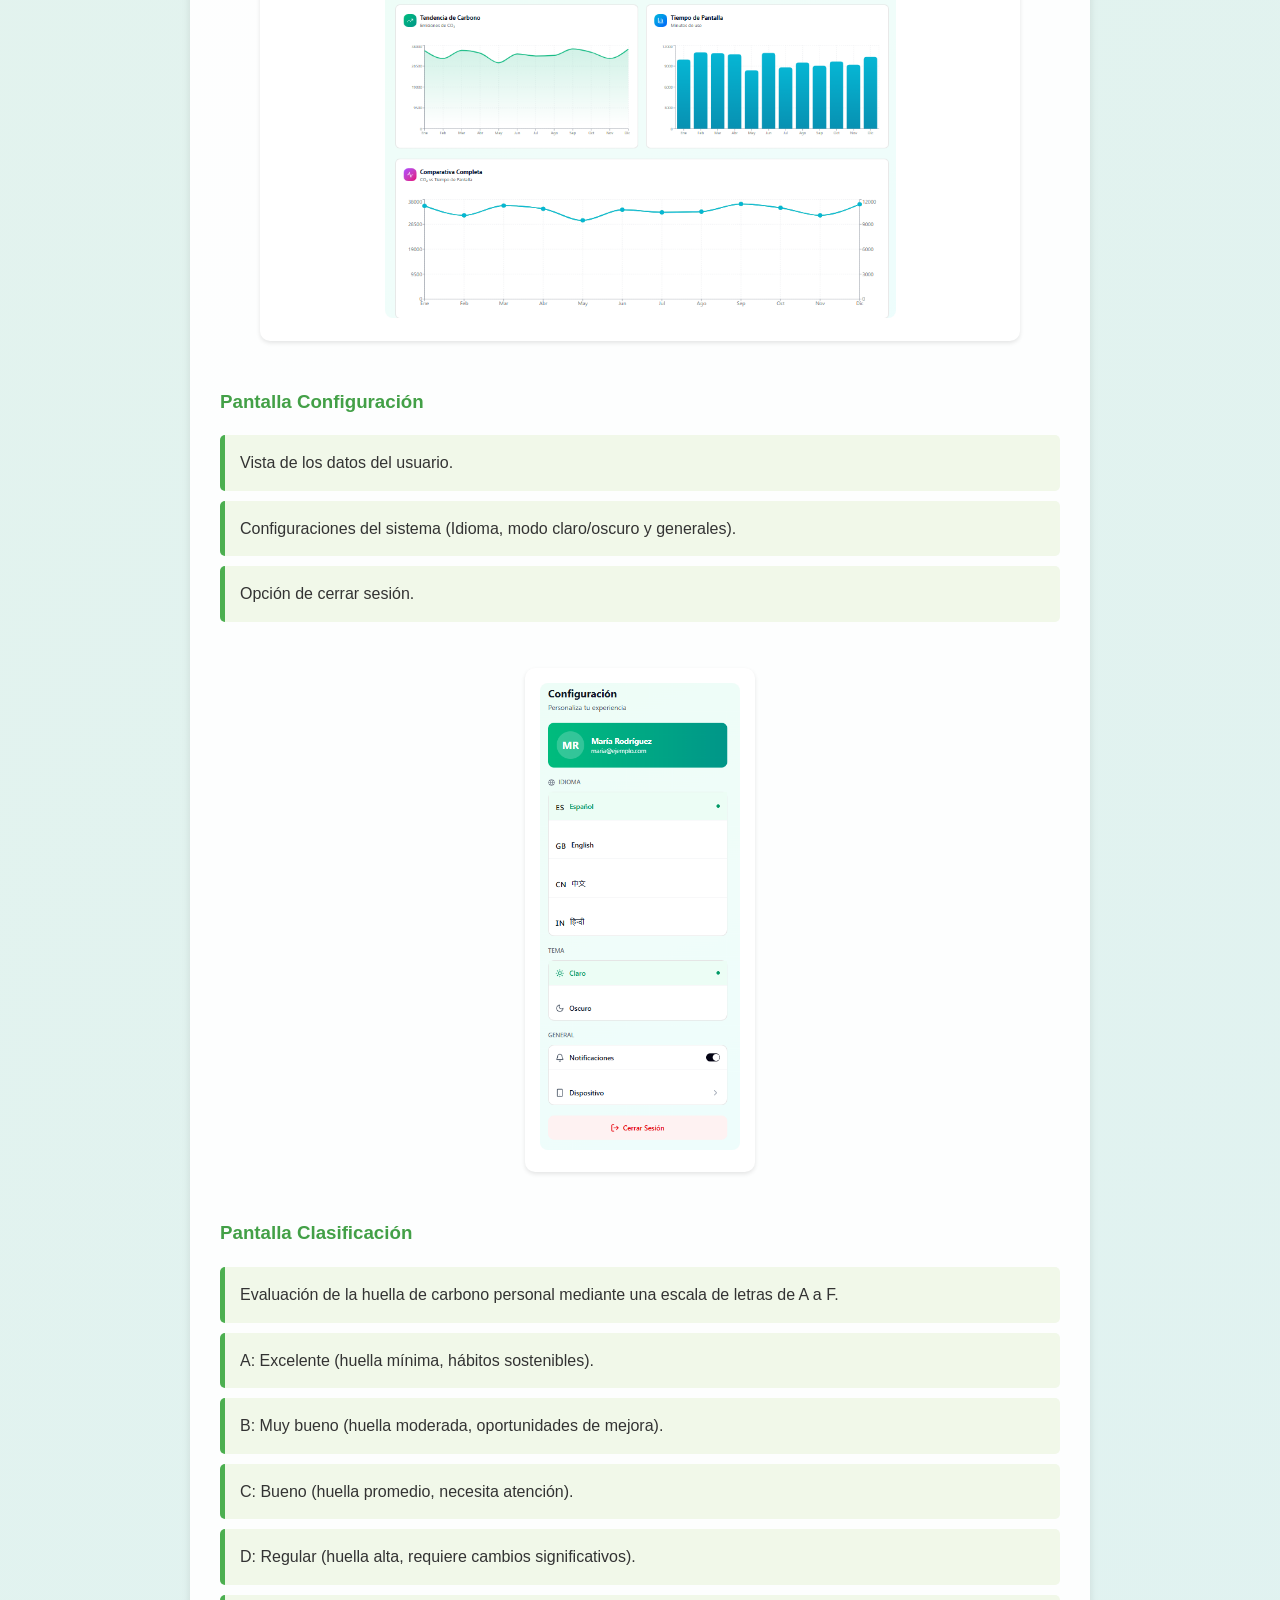
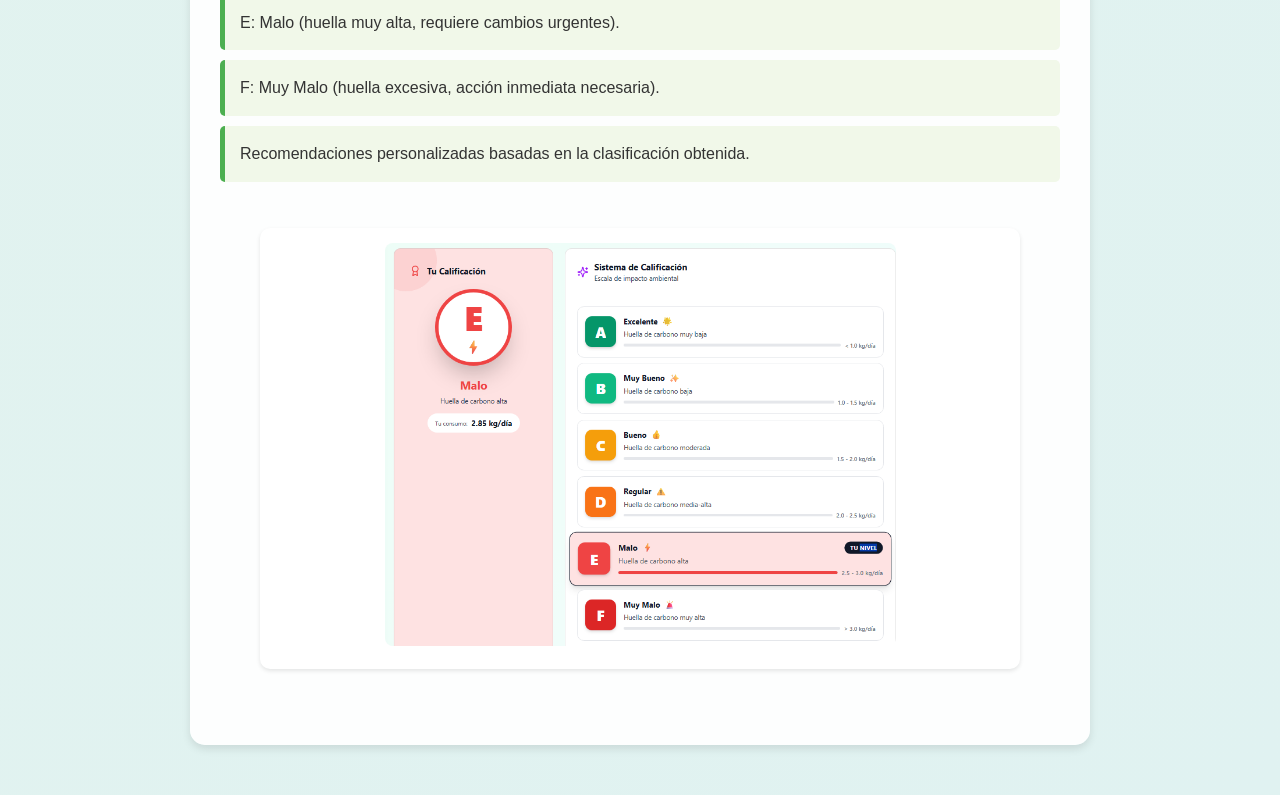
==== commit 3e8fa4ae: "He modificado el html y el css de la pagina web de github pages porque no se veian bien las imagenes" ====
--- a/docs/index.html
+++ b/docs/index.html
@@ -1,155 +1,279 @@
-<!DOCTYPE html>
+<!doctype html>
 <html lang="es">
-<head>
-    <meta charset="UTF-8">
-    <meta name="viewport" content="width=device-width, initial-scale=1.0">
+  <head>
+    <meta charset="UTF-8" />
+    <meta name="viewport" content="width=device-width, initial-scale=1.0" />
     <title>NetZero: Hacia la Neutralidad de la Huella Digital</title>
-    <link rel="stylesheet" href="styles.css">
-</head>
-<body>
+    <link rel="stylesheet" href="styles.css" />
+  </head>
+  <body>
     <div class="container">
-        <header>
-            <h1>NetZero: Hacia la Neutralidad de la Huella Digital​</h1>
-            <img src="../resources/drawables/logo.png" alt="Logo de NetZero" class="logo">
-        </header>
-
-        <section>
-            <h2>Documento de Alcance</h2>
-            <p>Documento de alcance de la aplicación en donde se especifica la serie de especificaciones que va a cumplir.</p>
-            <div class="center-image">
-                <img src="../resources/drawables/corporativo.png" alt="Imagen corporativa">
-            </div>
-        </section>
-
-        <section>
-            <h2>Historia de usuario</h2>
-            <ul>
-                <li>Como usuario quiero que me dé el tiempo de uso de cada aplicación para saber cuánto tiempo paso en cada aplicación.</li>
-                <li>Como usuario quiero que me dé la huella de carbono que produzco cada vez que utilizo una aplicación para poder ser consciente de mi huella de carbono digital.</li>
-                <li>Como usuario quiero que me ponga en un ranking de cuánta huella de carbono produce mi dispositivo para poder ser consciente de mi huella de carbono digital.</li>
-                <li>Como usuario quiero que me compare cuánta huella de carbono he producido con algo más visual para poder ser consciente de mi huella de carbono digital.</li>
-                <li>Como usuario quiero que pueda exportar los datos en un PDF para poder exponerlo de una forma sencilla.</li>
-                <li>Como empresa quiero poder agregar a todos mis empleados para poder saber la huella de carbono digital que tiene mi organización.</li>
-            </ul>
-        </section>
-
-        <section>
-            <h2>Funcionalidades</h2>
-            <ul>
-                <li>Multilenguaje, se incluirá Español e Inglés pero también se planteará meter otros lenguajes orientales como puede ser Mandarín e Hindú.</li>
-                <li>Intuitiva y accesible.</li>
-                <li>Poder filtrar y ordenar las aplicaciones.</li>
-                <li>Creación de un backend para guardar histórico y por dispositivo para compararlo y ver estadísticas globales (Ver por empresa, zonas...).</li>
-            </ul>
-        </section>
-
-        <section>
-            <h2>Descripciones de las pantallas</h2>
-
-            <h3>Pantalla Principal</h3>
-            <ul>
-                <li>Objetos con los datos totales de huella de carbono digital y de tiempo de uso del día.</li>
-                <li>Objetos con los datos de las cinco aplicaciones que más gastan ordenados de la que más gasta a la que menos.</li>
-            </ul>
-            <div class="image-container">
-                <figure>
-                    <img src="../resources/drawables/pantallaPrincipal.png" alt="Pantalla principal móvil" width="200"/>
-                </figure>
-            </div>
-
-            <h4>Apartado: Pantalla Principal Web</h4>
-            <ul>
-                <li>Dashboard web con métricas globales de huella de carbono digital y tiempo de uso diario.</li>
-                <li>Gráficos interactivos mostrando las aplicaciones más consumidas.</li>
-                <li>Navegación intuitiva hacia otras secciones de la plataforma web.</li>
-            </ul>
-            <div class="center-image">
-                <img src="../resources/drawables/pantallaPrincipalWeb.png" alt="Pantalla principal web" width="400"/>
-            </div>
-
-            <h3>Pantalla detalles</h3>
-            <p>Vista del gasto de cada aplicación desarrollado con datos más útiles.</p>
-            <div class="image-container">
-                <figure>
-                    <img src="../resources/drawables/pantallaDetalleEjemplo1.png" alt="Pantalla de login de la app" width="200"/>
-                </figure>
-                <figure>
-                    <img src="../resources/drawables/pantallaDetalleEjemplo2.png" alt="Pantalla de login de la app" width="200"/>
-                </figure>
-                <figure>
-                    <img src="../resources/drawables/pantallaDetalleEjemplo3.png" alt="Pantalla de login de la app" width="200"/>
-                </figure>
-            </div>
-
-            <h3>Pantalla Ranking</h3>
-            <ul>
-                <li>Vista del ranking de gasto energético personal en tu empresa.</li>
-                <li>Vista del ranking de gasto energético en tu zona.</li>
-                <li>Vista del ranking de gasto energético global.</li>
-                <li>Vista de tu puesto en cada ranking.</li>
-            </ul>
-            <div class="image-container">
-                <figure>
-                    <img src="../resources/drawables/PantallaRanking1.png" alt="Pantalla de login de la app" width="200"/>
-                </figure>
-                <figure>
-                    <img src="../resources/drawables/PantallaRanking2.png" alt="Pantalla de login de la app" width="200"/>
-                </figure>
-                <figure>
-                    <img src="../resources/drawables/PantallaRanking3.png" alt="Pantalla de login de la app" width="200"/>
-                </figure>
-            </div>
-
-            <h3>Pantalla Estadísticas</h3>
-            <ul>
-                <li>Vista semanal, mensual y anual de los datos.</li>
-                <li>Gráficos del gasto de carbono personal con gráficos reactivos.</li>
-                <li>Comparativas con los datos anteriores.</li>
-                <li>Opción de exportación de los datos a PDF.</li>
-            </ul>
-            <div class="image-container">
-                <figure>
-                    <img src="../resources/drawables/pantallaEstadisticas.png" alt="Pantalla estadísticas móvil" width="200"/>
-                </figure>
-            </div>
-
-            <h4>Apartado: Pantalla Estadísticas Web</h4>
-            <ul>
-                <li>Visualización avanzada de datos históricos: semanal, mensual y anual.</li>
-                <li>Gráficos dinámicos y comparativas con períodos anteriores.</li>
-                <li>Exportación de reportes en PDF y otros formatos para análisis detallado.</li>
-            </ul>
-            <div class="center-image">
-                <img src="../resources/drawables/pantallaEstadisticasWeb.png" alt="Pantalla estadísticas web" width="400"/>
-            </div>
-
-            <h3>Pantalla Configuración</h3>
-            <ul>
-                <li>Vista de los datos del usuario.</li>
-                <li>Configuraciones del sistema (Idioma, modo claro/oscuro y generales).</li>
-                <li>Opción de cerrar sesión.</li>
-            </ul>
-            <div class="image-container">
-                <figure>
-                    <img src="../resources/drawables/PantallaConfiguracion.png" alt="Pantalla de configuración" width="200"/>
-                </figure>
-            </div>
-
-            <h3>Pantalla Clasificación</h3>
-            <ul>
-                <li>Evaluación de la huella de carbono personal mediante una escala de letras de A a F.</li>
-                <li>A: Excelente (huella mínima, hábitos sostenibles).</li>
-                <li>B: Muy bueno (huella moderada, oportunidades de mejora).</li>
-                <li>C: Bueno (huella promedio, necesita atención).</li>
-                <li>D: Regular (huella alta, requiere cambios significativos).</li>
-                <li>E: Malo (huella muy alta, requiere cambios urgentes).</li>
-                <li>F: Muy Malo (huella excesiva, acción inmediata necesaria).</li>
-                <li>Recomendaciones personalizadas basadas en la clasificación obtenida.</li>
-            </ul>
-            <div class="center-image">
-                <img src="../resources/drawables/pantallaClasificacion.png" alt="Pantalla Clasificación" width="400"/>
-            </div>
-        </section>
+      <header>
+        <h1>NetZero: <br />La Neutralidad de la Huella Digital​</h1>
+        <img
+          src="resources/drawables/logo.png"
+          alt="Logo de NetZero"
+          class="logo"
+          ,
+          width="100%"
+        />
+      </header>
+
+      <section>
+        <h2>Documento de Alcance</h2>
+        <p>
+          Documento de alcance de la aplicación en donde se especifica la serie
+          de especificaciones que va a cumplir.
+        </p>
+        <div id="imagen-alcance">
+          <img
+            src="resources/drawables/corporativo.png"
+            alt="Imagen corporativa"
+          />
+        </div>
+      </section>
+
+      <section>
+        <h2>Historia de usuario</h2>
+        <ul>
+          <li>
+            Como usuario quiero que me dé el tiempo de uso de cada aplicación
+            para saber cuánto tiempo paso en cada aplicación.
+          </li>
+          <li>
+            Como usuario quiero que me dé la huella de carbono que produzco cada
+            vez que utilizo una aplicación para poder ser consciente de mi
+            huella de carbono digital.
+          </li>
+          <li>
+            Como usuario quiero que me ponga en un ranking de cuánta huella de
+            carbono produce mi dispositivo para poder ser consciente de mi
+            huella de carbono digital.
+          </li>
+          <li>
+            Como usuario quiero que me compare cuánta huella de carbono he
+            producido con algo más visual para poder ser consciente de mi huella
+            de carbono digital.
+          </li>
+          <li>
+            Como usuario quiero que pueda exportar los datos en un PDF para
+            poder exponerlo de una forma sencilla.
+          </li>
+          <li>
+            Como empresa quiero poder agregar a todos mis empleados para poder
+            saber la huella de carbono digital que tiene mi organización.
+          </li>
+        </ul>
+      </section>
+
+      <section>
+        <h2>Funcionalidades</h2>
+        <ul>
+          <li>
+            Multilenguaje, se incluirá Español e Inglés pero también se
+            planteará meter otros lenguajes orientales como puede ser Mandarín e
+            Hindú.
+          </li>
+          <li>Intuitiva y accesible.</li>
+          <li>Poder filtrar y ordenar las aplicaciones.</li>
+          <li>
+            Creación de un backend para guardar histórico y por dispositivo para
+            compararlo y ver estadísticas globales (Ver por empresa, zonas...).
+          </li>
+        </ul>
+      </section>
+
+      <section>
+        <h2>Descripciones de las pantallas</h2>
+
+        <h3>Pantalla Principal</h3>
+        <ul>
+          <li>
+            Objetos con los datos totales de huella de carbono digital y de
+            tiempo de uso del día.
+          </li>
+          <li>
+            Objetos con los datos de las cinco aplicaciones que más gastan
+            ordenados de la que más gasta a la que menos.
+          </li>
+        </ul>
+        <div class="image-container">
+          <figure>
+            <img
+              src="resources/drawables/pantallaPrincipal.png"
+              alt="Pantalla principal móvil"
+              width="200"
+            />
+          </figure>
+        </div>
+
+        <h4>Apartado: Pantalla Principal Web</h4>
+        <ul>
+          <li>
+            Dashboard web con métricas globales de huella de carbono digital y
+            tiempo de uso diario.
+          </li>
+          <li>
+            Gráficos interactivos mostrando las aplicaciones más consumidas.
+          </li>
+          <li>
+            Navegación intuitiva hacia otras secciones de la plataforma web.
+          </li>
+        </ul>
+        <div class="image-container">
+          <figure>
+            <img
+              src="resources/drawables/pantallaPrincipalWeb.png"
+              alt="Pantalla principal web"
+              width="80%"
+            />
+          </figure>
+        </div>
+
+        <h3>Pantalla detalles</h3>
+        <p>
+          Vista del gasto de cada aplicación desarrollado con datos más útiles.
+        </p>
+        <div class="image-container">
+          <figure>
+            <img
+              src="resources/drawables/pantallaDetalleEjemplo1.png"
+              alt="Pantalla de login de la app"
+              width="200"
+            />
+          </figure>
+          <figure>
+            <img
+              src="resources/drawables/pantallaDetalleEjemplo2.png"
+              alt="Pantalla de login de la app"
+              width="200"
+            />
+          </figure>
+          <figure>
+            <img
+              src="resources/drawables/pantallaDetalleEjemplo3.png"
+              alt="Pantalla de login de la app"
+              width="200"
+            />
+          </figure>
+        </div>
+
+        <h3>Pantalla Ranking</h3>
+        <ul>
+          <li>Vista del ranking de gasto energético personal en tu empresa.</li>
+          <li>Vista del ranking de gasto energético en tu zona.</li>
+          <li>Vista del ranking de gasto energético global.</li>
+          <li>Vista de tu puesto en cada ranking.</li>
+        </ul>
+        <div class="image-container">
+          <figure>
+            <img
+              src="resources/drawables/PantallaRanking1.png"
+              alt="Pantalla de login de la app"
+              width="200"
+            />
+          </figure>
+          <figure>
+            <img
+              src="resources/drawables/PantallaRanking2.png"
+              alt="Pantalla de login de la app"
+              width="200"
+            />
+          </figure>
+          <figure>
+            <img
+              src="resources/drawables/PantallaRanking3.png"
+              alt="Pantalla de login de la app"
+              width="200"
+            />
+          </figure>
+        </div>
+
+        <h3>Pantalla Estadísticas</h3>
+        <ul>
+          <li>Vista semanal, mensual y anual de los datos.</li>
+          <li>
+            Gráficos del gasto de carbono personal con gráficos reactivos.
+          </li>
+          <li>Comparativas con los datos anteriores.</li>
+          <li>Opción de exportación de los datos a PDF.</li>
+        </ul>
+        <div class="image-container">
+          <figure>
+            <img
+              src="resources/drawables/pantallaEstadisticas.png"
+              alt="Pantalla estadísticas móvil"
+              width="200"
+            />
+          </figure>
+        </div>
+
+        <h4>Apartado: Pantalla Estadísticas Web</h4>
+        <ul>
+          <li>
+            Visualización avanzada de datos históricos: semanal, mensual y
+            anual.
+          </li>
+          <li>Gráficos dinámicos y comparativas con períodos anteriores.</li>
+          <li>
+            Exportación de reportes en PDF y otros formatos para análisis
+            detallado.
+          </li>
+        </ul>
+        <div class="image-container">
+          <figure>
+            <img
+              src="resources/drawables/pantallaEstadisticasWeb.png"
+              alt="Pantalla estadísticas web"
+              width="70%"
+            />
+          </figure>
+        </div>
+
+        <h3>Pantalla Configuración</h3>
+        <ul>
+          <li>Vista de los datos del usuario.</li>
+          <li>
+            Configuraciones del sistema (Idioma, modo claro/oscuro y generales).
+          </li>
+          <li>Opción de cerrar sesión.</li>
+        </ul>
+        <div class="image-container">
+          <figure>
+            <img
+              src="resources/drawables/PantallaConfiguracion.png"
+              alt="Pantalla de configuración"
+              width="200"
+            />
+          </figure>
+        </div>
+
+        <h3>Pantalla Clasificación</h3>
+        <ul>
+          <li>
+            Evaluación de la huella de carbono personal mediante una escala de
+            letras de A a F.
+          </li>
+          <li>A: Excelente (huella mínima, hábitos sostenibles).</li>
+          <li>B: Muy bueno (huella moderada, oportunidades de mejora).</li>
+          <li>C: Bueno (huella promedio, necesita atención).</li>
+          <li>D: Regular (huella alta, requiere cambios significativos).</li>
+          <li>E: Malo (huella muy alta, requiere cambios urgentes).</li>
+          <li>F: Muy Malo (huella excesiva, acción inmediata necesaria).</li>
+          <li>
+            Recomendaciones personalizadas basadas en la clasificación obtenida.
+          </li>
+        </ul>
+        <div class="image-container">
+          <figure>
+            <img
+              src="resources/drawables/pantallaClasificacion.png"
+              alt="Pantalla Clasificación"
+              width="70%"
+            />
+          </figure>
+        </div>
+      </section>
     </div>
-</body>
-</html>+  </body>
+</html>
--- a/docs/styles.css
+++ b/docs/styles.css
@@ -1,123 +1,129 @@
 body {
-    font-family: 'Segoe UI', Tahoma, Geneva, Verdana, sans-serif;
-    line-height: 1.6;
-    margin: 0;
-    padding: 0;
-    background: linear-gradient(135deg, #e8f5e8 0%, #e0f2f1 100%);
-    color: #333;
+  font-family: "Segoe UI", Tahoma, Geneva, Verdana, sans-serif;
+  line-height: 1.6;
+  margin: 0;
+  padding: 0;
+  background: linear-gradient(135deg, #e8f5e8 0%, #e0f2f1 100%);
+  color: #333;
 }
 .container {
-    max-width: 900px;
-    margin: 0 auto;
-    padding: 20px;
+  max-width: 900px;
+  margin: 0 auto;
+  padding: 20px;
 }
 header {
-    text-align: center;
-    padding: 40px 0;
-    background: rgba(255, 255, 255, 0.9);
-    border-radius: 10px;
-    margin-bottom: 30px;
-    box-shadow: 0 4px 6px rgba(0, 0, 0, 0.1);
+  text-align: center;
+  padding: 40px 0;
+  background: rgba(255, 255, 255, 0.9);
+  border-radius: 10px;
+  margin-bottom: 30px;
+  box-shadow: 0 4px 6px rgba(0, 0, 0, 0.1);
 }
 h1 {
-    color: #2e7d32;
-    font-size: 2.5em;
-    margin-bottom: 10px;
+  color: #2e7d32;
+  font-size: 2.5em;
+  margin-bottom: 10px;
 }
 .logo {
-    max-width: 150px;
-    margin: 20px 0;
-    border-radius: 10px;
-    box-shadow: 0 2px 4px rgba(0, 0, 0, 0.2);
+  max-width: 80%;
+  margin: 20px 0;
+  border-radius: 10px;
+  box-shadow: 0 2px 4px rgba(0, 0, 0, 0.2);
+}
+#imagen-alcance {
+  display: flex;
+  justify-content: center;
+  margin: 20px 0;
+  width: 100%;
 }
 section {
-    background: rgba(255, 255, 255, 0.95);
-    padding: 30px;
-    margin-bottom: 30px;
-    border-radius: 15px;
-    box-shadow: 0 4px 8px rgba(0, 0, 0, 0.1);
-    transition: transform 0.3s ease;
+  background: rgba(255, 255, 255, 0.95);
+  padding: 30px;
+  margin-bottom: 30px;
+  border-radius: 15px;
+  box-shadow: 0 4px 8px rgba(0, 0, 0, 0.1);
+  transition: transform 0.3s ease;
 }
 section:hover {
-    transform: translateY(-5px);
+  transform: translateY(-5px);
 }
 h2 {
-    color: #388e3c;
-    border-bottom: 3px solid #4caf50;
-    padding-bottom: 10px;
-    margin-bottom: 20px;
+  color: #388e3c;
+  border-bottom: 3px solid #4caf50;
+  padding-bottom: 10px;
+  margin-bottom: 20px;
 }
 h3 {
-    color: #43a047;
-    margin-top: 30px;
+  color: #43a047;
+  margin-top: 30px;
 }
 h4 {
-    color: #66bb6a;
-    margin-top: 20px;
-    font-size: 1.2em;
+  color: #66bb6a;
+  margin-top: 20px;
+  font-size: 1.2em;
 }
 p {
-    font-size: 1.1em;
-    margin-bottom: 20px;
+  font-size: 1.1em;
+  margin-bottom: 20px;
 }
 ul {
-    list-style-type: none;
-    padding: 0;
+  list-style-type: none;
+  padding: 0;
 }
 li {
-    background: #f1f8e9;
-    margin: 10px 0;
-    padding: 15px;
-    border-left: 5px solid #4caf50;
-    border-radius: 5px;
-    transition: background 0.3s ease;
+  background: #f1f8e9;
+  margin: 10px 0;
+  padding: 15px;
+  border-left: 5px solid #4caf50;
+  border-radius: 5px;
+  transition: background 0.3s ease;
 }
 li:hover {
-    background: #e8f5e8;
+  background: #e8f5e8;
 }
 .image-container {
-    display: flex;
-    justify-content: center;
-    gap: 20px;
-    margin: 30px 0;
-    flex-wrap: wrap;
+  display: flex;
+  justify-content: center;
+  gap: 20px;
+  margin: 30px 0;
+  flex-wrap: wrap;
 }
 figure {
-    text-align: center;
-    background: #fff;
-    padding: 15px;
-    border-radius: 10px;
-    box-shadow: 0 2px 4px rgba(0, 0, 0, 0.1);
-    transition: transform 0.3s ease;
+  text-align: center;
+  background: #fff;
+  padding: 15px;
+  border-radius: 10px;
+  box-shadow: 0 2px 4px rgba(0, 0, 0, 0.1);
+  transition: transform 0.3s ease;
 }
 figure:hover {
-    transform: scale(1.05);
+  transform: scale(1.05);
 }
 img {
-    max-width: 100%;
-    height: auto;
-    border-radius: 8px;
+  max-width: 100%;
+  height: auto;
+  border-radius: 8px;
 }
 .center-image {
-    display: flex;
-    justify-content: center;
-    margin: 20px 0;
+  display: flex;
+  justify-content: center;
+  margin: 20px 0;
 }
 .center-image img {
-    max-width: 300px;
+  max-width: 300px;
 }
 @media (max-width: 768px) {
-    .container {
-        padding: 10px;
-    }
-    h1 {
-        font-size: 2em;
-    }
-    .image-container {
-        gap: 10px;
-    }
-    figure {
-        flex: 1 1 100%;
-        max-width: 250px;
-    }
-}+  .container {
+    padding: 10px;
+  }
+  h1 {
+    font-size: 2em;
+  }
+  .image-container {
+    gap: 10px;
+  }
+  figure {
+    flex: 1 1 100%;
+    max-width: 250px;
+  }
+}
